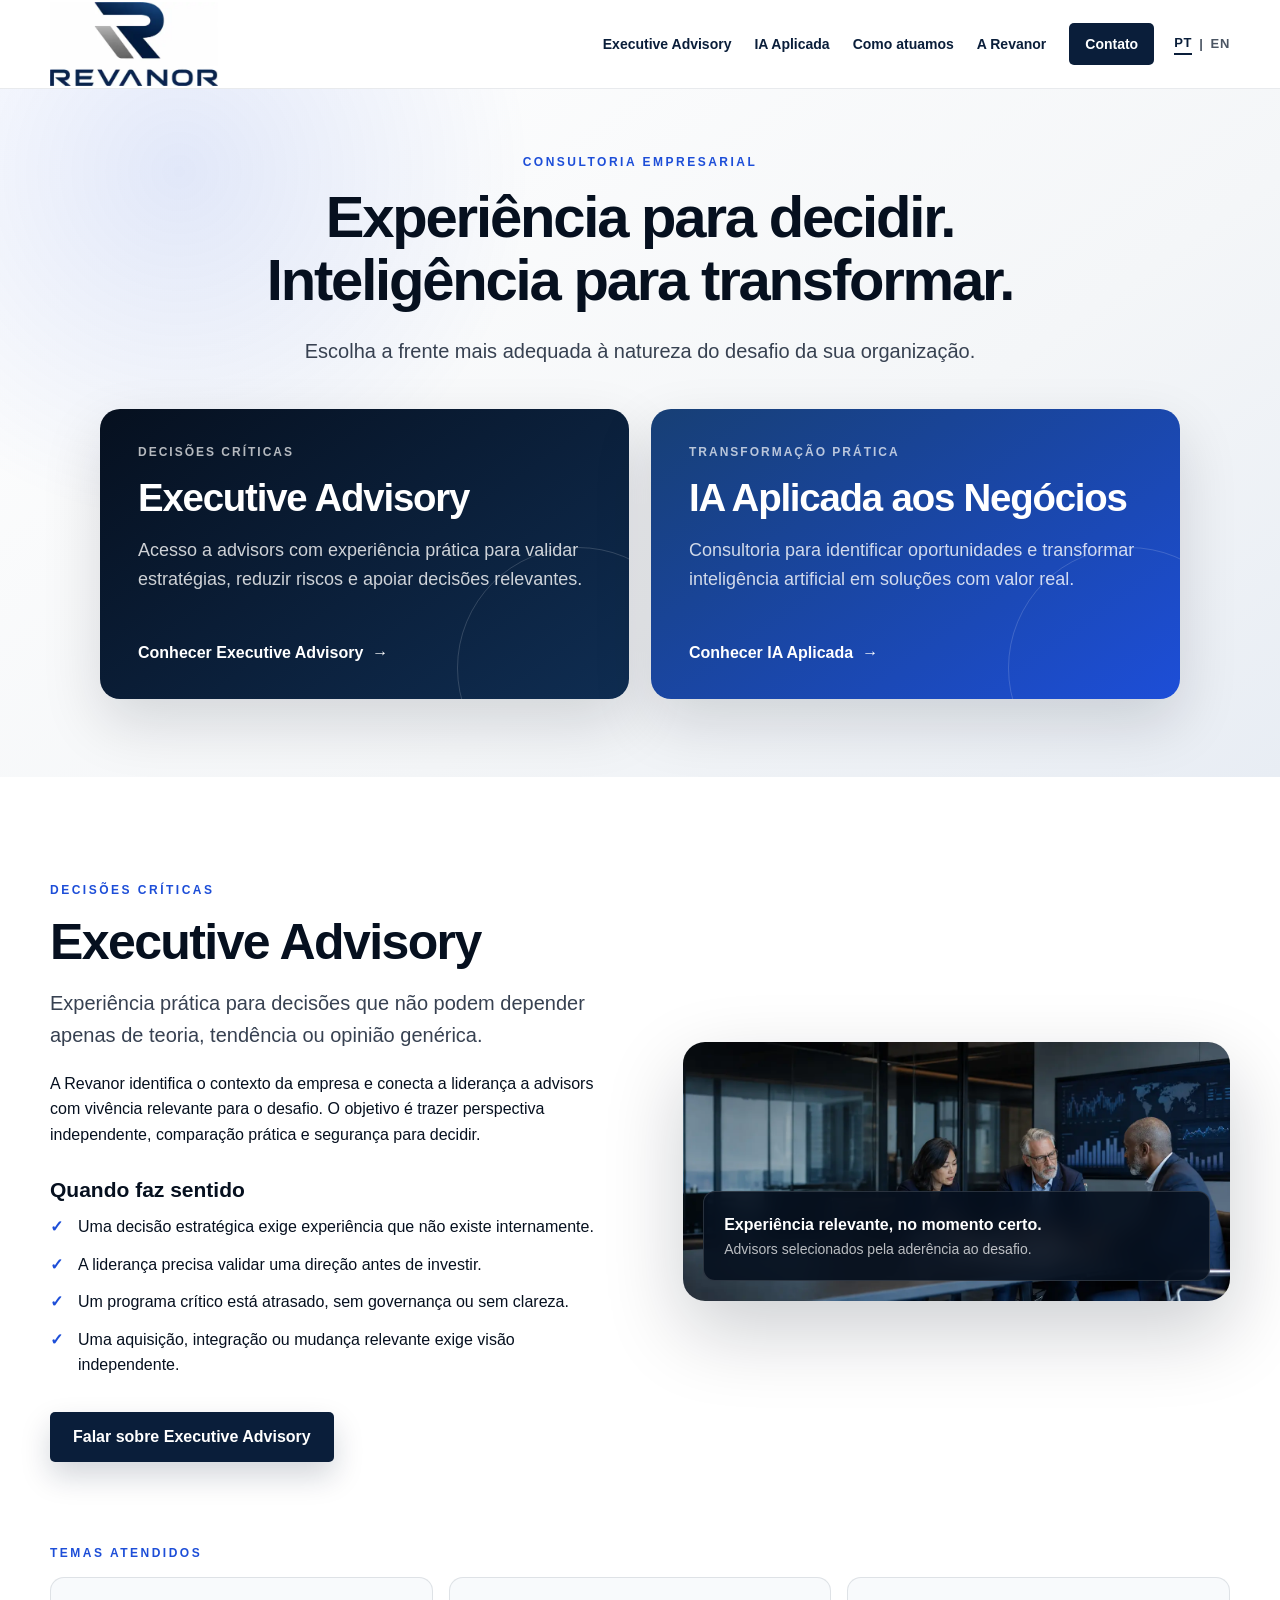
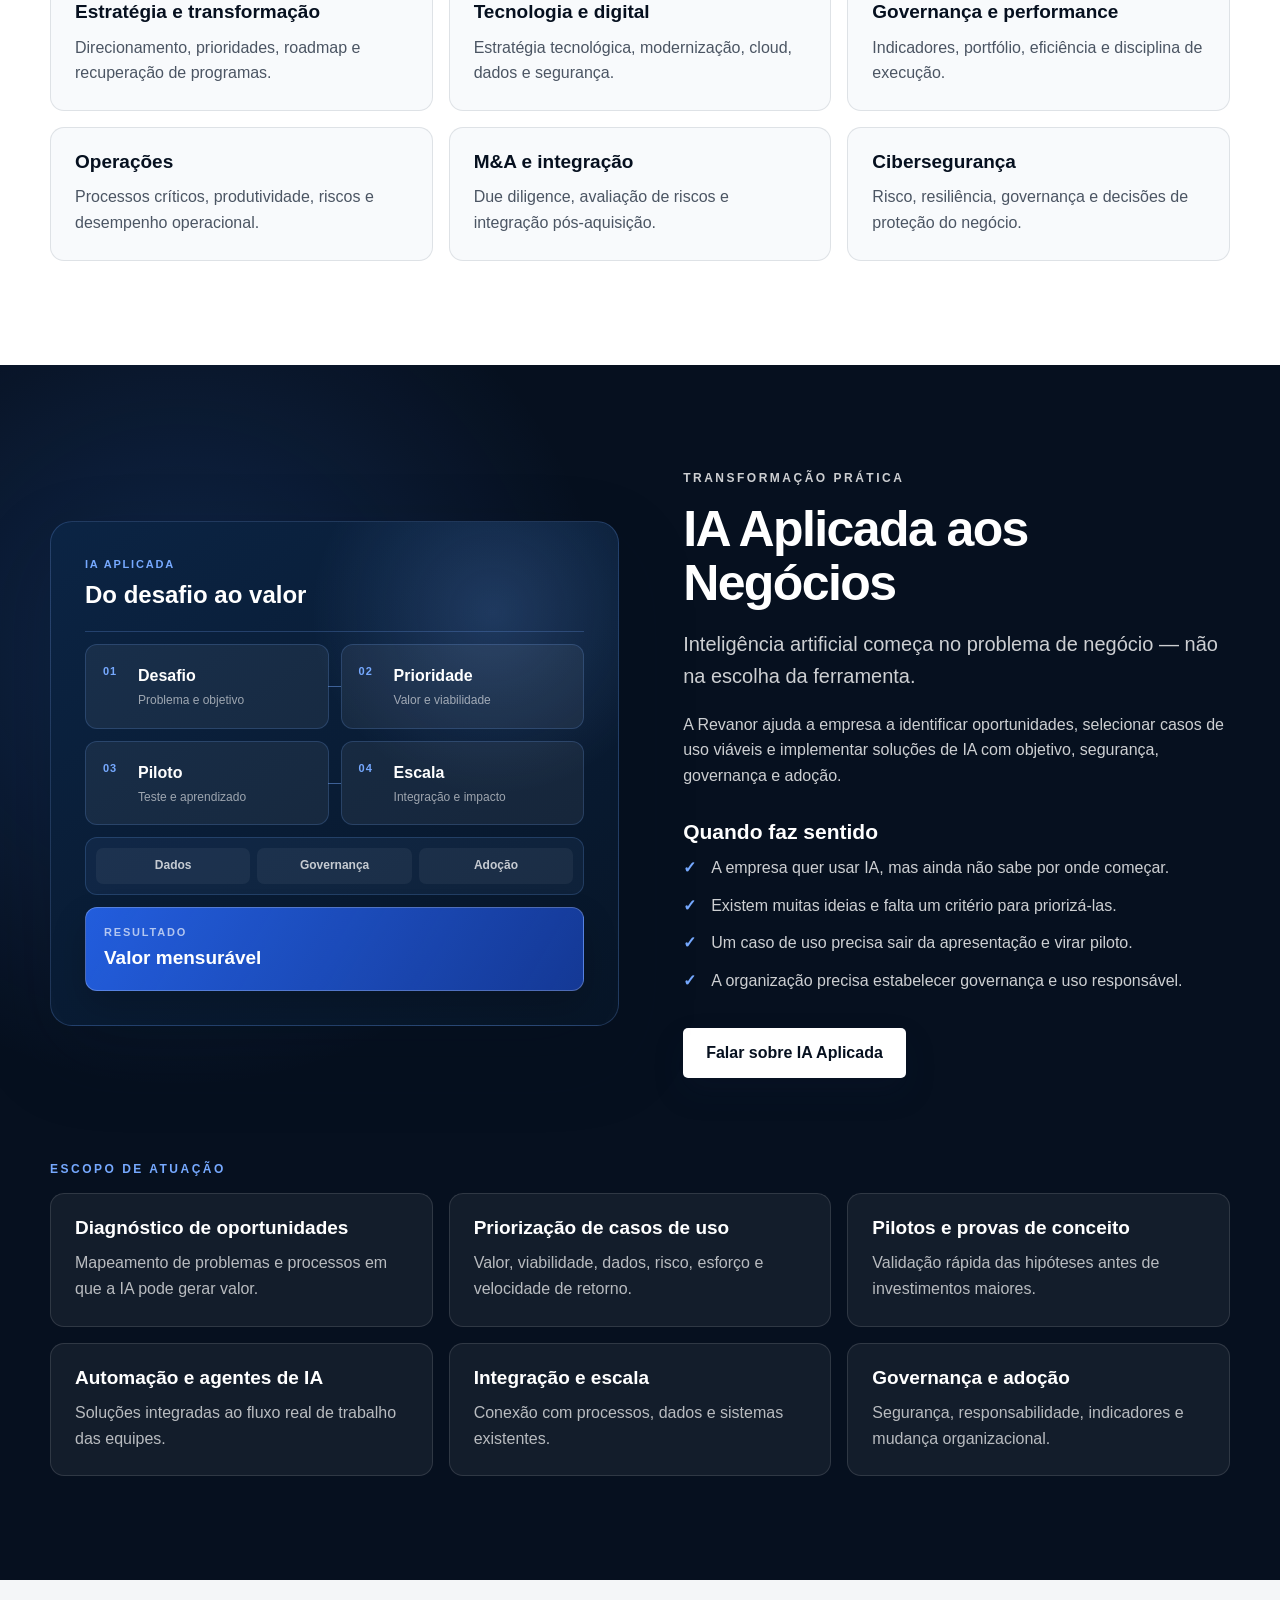
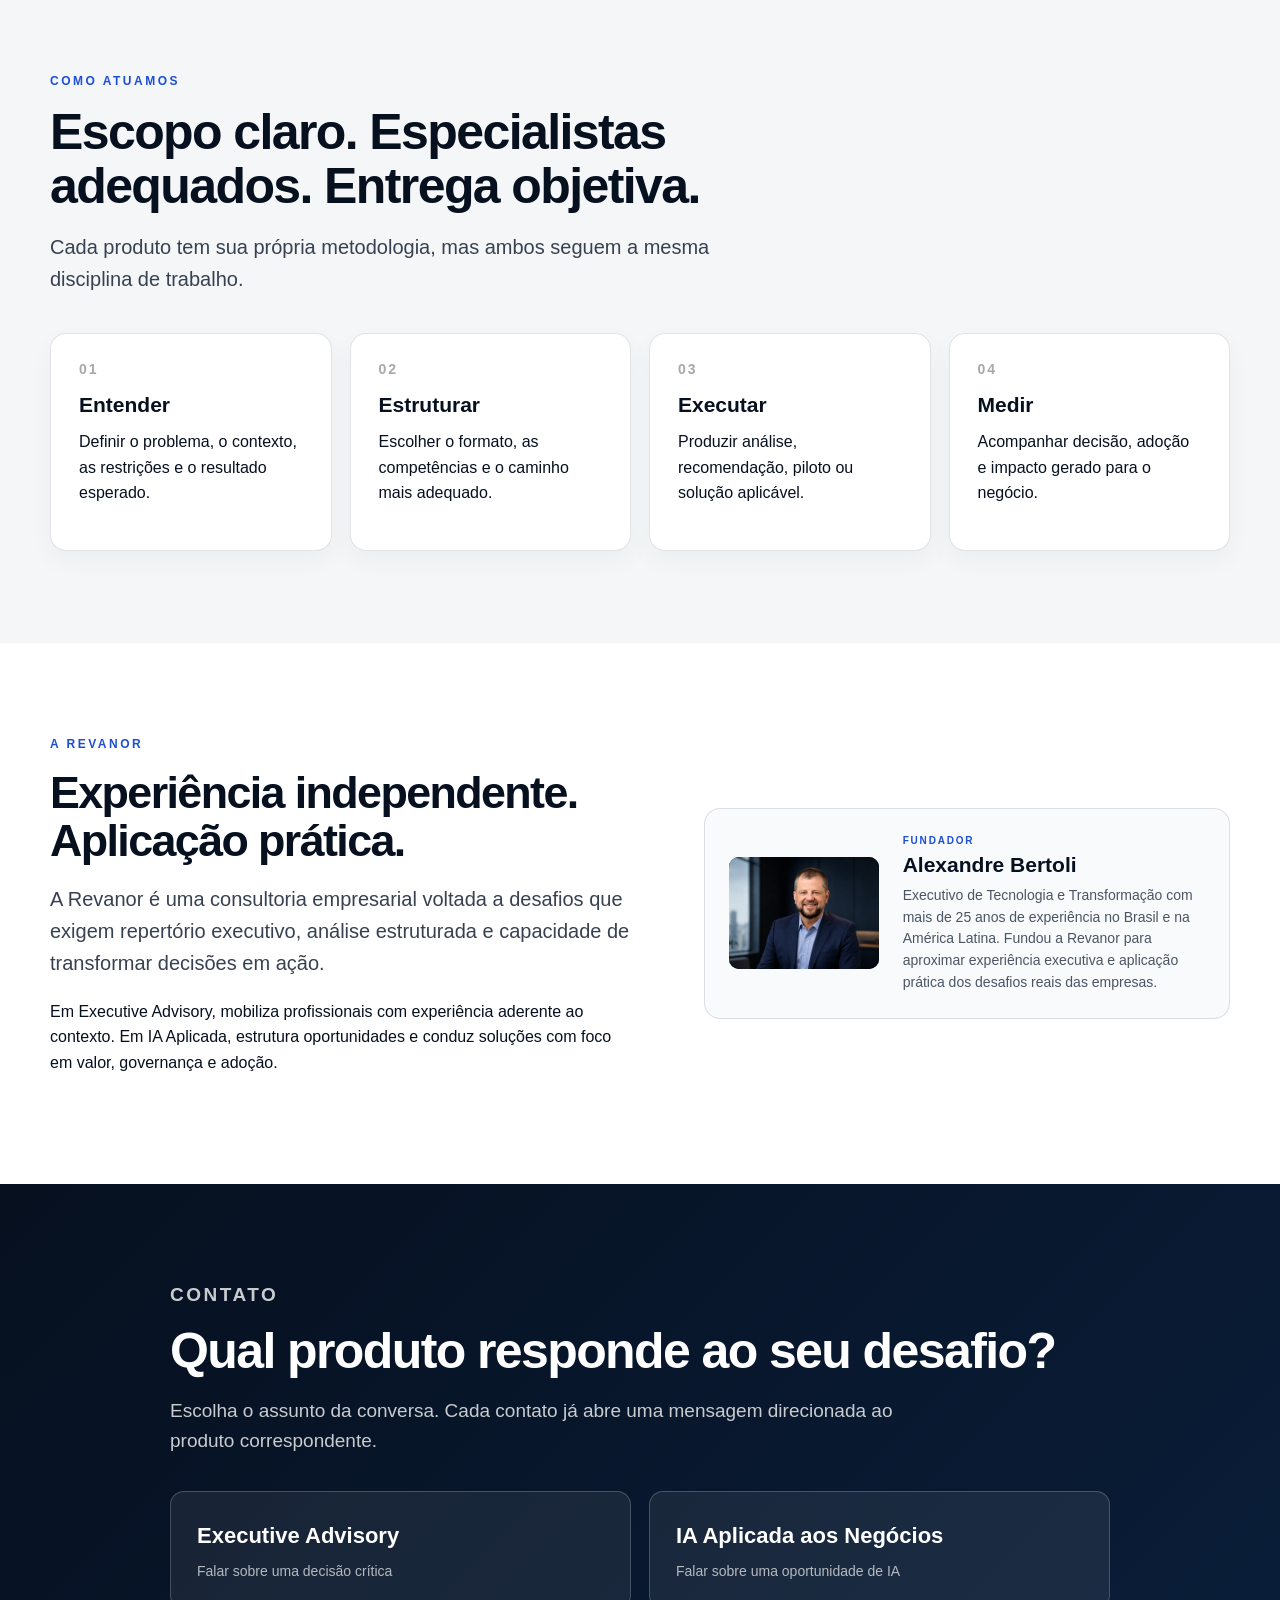
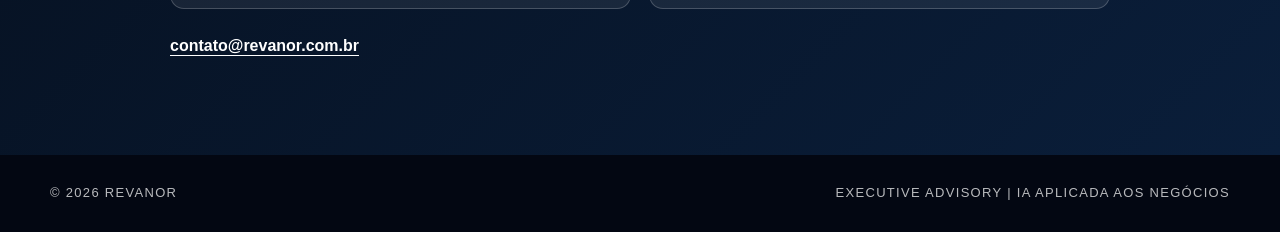
==== index.html @ 882619c0 "Add files via upload" ====
<!DOCTYPE html>
<html lang="pt-BR">
<head>
  <meta charset="utf-8">
  <meta name="viewport" content="width=device-width, initial-scale=1">
  <title>Revanor | Executive Advisory e IA Aplicada aos Negócios</title>
  <meta name="description" content="A Revanor oferece Executive Advisory para decisões críticas e consultoria em IA Aplicada aos Negócios para transformar oportunidades em soluções reais.">
  <meta name="theme-color" content="#06101f">

  <link rel="canonical" href="https://revanor.com.br/">
  <link rel="alternate" hreflang="pt-BR" href="https://revanor.com.br/">
  <link rel="alternate" hreflang="en" href="https://revanor.com.br/en/">
  <link rel="alternate" hreflang="x-default" href="https://revanor.com.br/">

  <meta property="og:type" content="website">
  <meta property="og:site_name" content="Revanor">
  <meta property="og:locale" content="pt_BR">
  <meta property="og:locale:alternate" content="en_US">
  <meta property="og:title" content="Revanor | Consultoria empresarial">
  <meta property="og:description" content="Executive Advisory para decisões críticas e IA Aplicada aos Negócios para transformar oportunidades em soluções reais.">
  <meta property="og:url" content="https://revanor.com.br/">
  <meta property="og:image" content="https://revanor.com.br/assets/og-revanor.jpg">
  <meta property="og:image:width" content="1200">
  <meta property="og:image:height" content="630">
  <meta property="og:image:alt" content="Revanor — Executive Advisory e IA Aplicada aos Negócios">
  <meta name="twitter:card" content="summary_large_image">
  <meta name="twitter:title" content="Revanor | Executive Advisory e IA Aplicada">
  <meta name="twitter:description" content="Executive Advisory e IA Aplicada aos Negócios para desafios empresariais distintos.">
  <meta name="twitter:image" content="https://revanor.com.br/assets/og-revanor.jpg">

  <link rel="icon" type="image/png" href="/assets/favicon.png">
  <link rel="apple-touch-icon" href="/assets/favicon.png">
  <link rel="stylesheet" href="/assets/styles.css?v=3.2">
  <script>document.documentElement.classList.add("js");</script>
  <script src="/assets/site.js?v=3.2" defer></script>

  <script type="application/ld+json">
  {
    "@context": "https://schema.org",
    "@type": "ProfessionalService",
    "name": "Revanor",
    "url": "https://revanor.com.br/",
    "logo": "https://revanor.com.br/assets/logo-revanor.webp",
    "description": "Consultoria empresarial em Executive Advisory e IA Aplicada aos Negócios.",
    "email": "contato@revanor.com.br",
    "areaServed": ["Brasil", "América Latina"],
    "hasOfferCatalog": {
      "@type": "OfferCatalog",
      "name": "Produtos Revanor",
      "itemListElement": [
        {"@type": "Offer", "itemOffered": {"@type": "Service", "name": "Executive Advisory"}},
        {"@type": "Offer", "itemOffered": {"@type": "Service", "name": "IA Aplicada aos Negócios"}}
      ]
    },
    "founder": {
      "@type": "Person",
      "name": "Alexandre Bertoli",
      "jobTitle": "Fundador"
    }
  }
  </script>
</head>
<body>
  <a class="skip-link" href="#conteudo">Ir para o conteúdo</a>

  <header class="site-header">
    <div class="container header-inner">
      <a class="brand" href="#inicio" aria-label="Revanor — início">
        <img src="/assets/logo-revanor.webp" width="420" height="209" alt="Revanor">
      </a>

      <div class="nav-area">
        <nav class="nav-menu" id="menu-principal" data-menu aria-label="Navegação principal">
          <a href="#advisory">Executive Advisory</a>
          <a href="#applied-ai">IA Aplicada</a>
          <a href="#method">Como atuamos</a>
          <a href="#revanor">A Revanor</a>
          <a class="nav-cta" href="#contact">Contato</a>
        </nav>

        <div class="language-switch" role="group" aria-label="Selecionar idioma">
          <a href="/" lang="pt-BR" hreflang="pt-BR" aria-label="Português" aria-current="page">PT</a>
          <span aria-hidden="true">|</span>
          <a href="/en/" lang="en" hreflang="en" aria-label="English" data-language-link>EN</a>
        </div>

        <button class="menu-toggle" type="button" aria-label="Abrir menu" aria-controls="menu-principal" aria-expanded="false" data-menu-toggle>
          <span class="menu-toggle-lines" aria-hidden="true"></span>
        </button>
      </div>
    </div>
  </header>

  <main id="conteudo">
    <section class="hero-products" id="inicio">
      <div class="container">
        <div class="hero-intro">
          <p class="eyebrow">Consultoria empresarial</p>
          <h1>Experiência para decidir.<br>Inteligência para transformar.</h1>
          <p class="lead">Escolha a frente mais adequada à natureza do desafio da sua organização.</p>
        </div>

        <section class="product-selector" aria-label="Produtos Revanor">
          <article class="product-choice product-choice-advisory">
            <p class="product-kicker">Decisões críticas</p>
            <h2>Executive Advisory</h2>
            <p>Acesso a advisors com experiência prática para validar estratégias, reduzir riscos e apoiar decisões relevantes.</p>
            <a class="product-link" href="#advisory">Conhecer Executive Advisory <span aria-hidden="true">→</span></a>
          </article>

          <article class="product-choice product-choice-ai">
            <p class="product-kicker">Transformação prática</p>
            <h2>IA Aplicada aos Negócios</h2>
            <p>Consultoria para identificar oportunidades e transformar inteligência artificial em soluções com valor real.</p>
            <a class="product-link" href="#applied-ai">Conhecer IA Aplicada <span aria-hidden="true">→</span></a>
          </article>
        </section>
      </div>
    </section>

    <section class="product-detail product-advisory" id="advisory">
      <div class="container product-detail-grid">
        <div class="product-copy">
          <p class="eyebrow">Decisões críticas</p>
          <h2>Executive Advisory</h2>
          <p class="lead">Experiência prática para decisões que não podem depender apenas de teoria, tendência ou opinião genérica.</p>
          <p>A Revanor identifica o contexto da empresa e conecta a liderança a advisors com vivência relevante para o desafio. O objetivo é trazer perspectiva independente, comparação prática e segurança para decidir.</p>

          <h3>Quando faz sentido</h3>
          <ul class="check-list">
            <li>Uma decisão estratégica exige experiência que não existe internamente.</li>
            <li>A liderança precisa validar uma direção antes de investir.</li>
            <li>Um programa crítico está atrasado, sem governança ou sem clareza.</li>
            <li>Uma aquisição, integração ou mudança relevante exige visão independente.</li>
          </ul>

          <a class="btn primary" href="mailto:contato@revanor.com.br?subject=Executive%20Advisory&amp;body=Ol%C3%A1%2C%0A%0AGostaria%20de%20conversar%20sobre%20Executive%20Advisory.%0A%0AO%20desafio%20%C3%A9%3A%0A%0A">Falar sobre Executive Advisory</a>
        </div>

        <div class="product-visual advisory-visual">
          <img src="/assets/advisors-ai-1400.webp" width="1400" height="662" alt="Advisors em uma sessão executiva de análise" loading="lazy">
          <div class="visual-caption">
            <strong>Experiência relevante, no momento certo.</strong>
            <span>Advisors selecionados pela aderência ao desafio.</span>
          </div>
        </div>
      </div>

      <div class="container topic-block">
        <p class="eyebrow">Temas atendidos</p>
        <div class="topic-grid">
          <article class="topic-card"><h3>Estratégia e transformação</h3><p>Direcionamento, prioridades, roadmap e recuperação de programas.</p></article>
          <article class="topic-card"><h3>Tecnologia e digital</h3><p>Estratégia tecnológica, modernização, cloud, dados e segurança.</p></article>
          <article class="topic-card"><h3>Governança e performance</h3><p>Indicadores, portfólio, eficiência e disciplina de execução.</p></article>
          <article class="topic-card"><h3>Operações</h3><p>Processos críticos, produtividade, riscos e desempenho operacional.</p></article>
          <article class="topic-card"><h3>M&amp;A e integração</h3><p>Due diligence, avaliação de riscos e integração pós-aquisição.</p></article>
          <article class="topic-card"><h3>Cibersegurança</h3><p>Risco, resiliência, governança e decisões de proteção do negócio.</p></article>
        </div>
      </div>
    </section>

    <section class="product-detail product-ai" id="applied-ai">
      <div class="container product-detail-grid product-detail-grid-reverse">
        <div class="product-copy">
          <p class="eyebrow">Transformação prática</p>
          <h2>IA Aplicada aos Negócios</h2>
          <p class="lead">Inteligência artificial começa no problema de negócio — não na escolha da ferramenta.</p>
          <p>A Revanor ajuda a empresa a identificar oportunidades, selecionar casos de uso viáveis e implementar soluções de IA com objetivo, segurança, governança e adoção.</p>

          <h3>Quando faz sentido</h3>
          <ul class="check-list">
            <li>A empresa quer usar IA, mas ainda não sabe por onde começar.</li>
            <li>Existem muitas ideias e falta um critério para priorizá-las.</li>
            <li>Um caso de uso precisa sair da apresentação e virar piloto.</li>
            <li>A organização precisa estabelecer governança e uso responsável.</li>
          </ul>

          <a class="btn primary" href="mailto:contato@revanor.com.br?subject=IA%20Aplicada%20aos%20Neg%C3%B3cios&amp;body=Ol%C3%A1%2C%0A%0AGostaria%20de%20conversar%20sobre%20IA%20Aplicada%20aos%20Neg%C3%B3cios.%0A%0AO%20desafio%20%C3%A9%3A%0A%0A">Falar sobre IA Aplicada</a>
        </div>

        <div class="product-visual ai-visual" role="img" aria-label="Percurso da IA aplicada: do desafio empresarial ao valor mensurável, com dados, governança e adoção">
          <div class="ai-flow" aria-hidden="true">
            <div class="ai-flow-head">
              <span>IA aplicada</span>
              <strong>Do desafio ao valor</strong>
            </div>
            <div class="ai-stage ai-stage-one"><span>01</span><strong>Desafio</strong><small>Problema e objetivo</small></div>
            <div class="ai-stage ai-stage-two"><span>02</span><strong>Prioridade</strong><small>Valor e viabilidade</small></div>
            <div class="ai-stage ai-stage-three"><span>03</span><strong>Piloto</strong><small>Teste e aprendizado</small></div>
            <div class="ai-stage ai-stage-four"><span>04</span><strong>Escala</strong><small>Integração e impacto</small></div>
            <div class="ai-foundations">
              <span>Dados</span><span>Governança</span><span>Adoção</span>
            </div>
            <div class="ai-outcome"><small>Resultado</small><strong>Valor mensurável</strong></div>
          </div>
        </div>
      </div>

      <div class="container topic-block">
        <p class="eyebrow">Escopo de atuação</p>
        <div class="topic-grid">
          <article class="topic-card"><h3>Diagnóstico de oportunidades</h3><p>Mapeamento de problemas e processos em que a IA pode gerar valor.</p></article>
          <article class="topic-card"><h3>Priorização de casos de uso</h3><p>Valor, viabilidade, dados, risco, esforço e velocidade de retorno.</p></article>
          <article class="topic-card"><h3>Pilotos e provas de conceito</h3><p>Validação rápida das hipóteses antes de investimentos maiores.</p></article>
          <article class="topic-card"><h3>Automação e agentes de IA</h3><p>Soluções integradas ao fluxo real de trabalho das equipes.</p></article>
          <article class="topic-card"><h3>Integração e escala</h3><p>Conexão com processos, dados e sistemas existentes.</p></article>
          <article class="topic-card"><h3>Governança e adoção</h3><p>Segurança, responsabilidade, indicadores e mudança organizacional.</p></article>
        </div>
      </div>
    </section>

    <section class="section method" id="method">
      <div class="container">
        <div class="section-heading">
          <p class="eyebrow">Como atuamos</p>
          <h2>Escopo claro. Especialistas adequados. Entrega objetiva.</h2>
          <p class="lead">Cada produto tem sua própria metodologia, mas ambos seguem a mesma disciplina de trabalho.</p>
        </div>

        <div class="steps">
          <article class="card"><span class="step-number">01</span><h3>Entender</h3><p>Definir o problema, o contexto, as restrições e o resultado esperado.</p></article>
          <article class="card"><span class="step-number">02</span><h3>Estruturar</h3><p>Escolher o formato, as competências e o caminho mais adequado.</p></article>
          <article class="card"><span class="step-number">03</span><h3>Executar</h3><p>Produzir análise, recomendação, piloto ou solução aplicável.</p></article>
          <article class="card"><span class="step-number">04</span><h3>Medir</h3><p>Acompanhar decisão, adoção e impacto gerado para o negócio.</p></article>
        </div>
      </div>
    </section>

    <section class="section company" id="revanor">
      <div class="container company-grid">
        <div class="company-copy">
          <p class="eyebrow">A Revanor</p>
          <h2>Experiência independente. Aplicação prática.</h2>
          <p class="lead">A Revanor é uma consultoria empresarial voltada a desafios que exigem repertório executivo, análise estruturada e capacidade de transformar decisões em ação.</p>
          <p>Em Executive Advisory, mobiliza profissionais com experiência aderente ao contexto. Em IA Aplicada, estrutura oportunidades e conduz soluções com foco em valor, governança e adoção.</p>
        </div>
        <aside class="founder-card" aria-label="Fundador da Revanor">
          <picture class="founder-photo">
            <source media="(max-width: 760px)" srcset="/assets/alexandre-bertoli-720.webp">
            <img src="/assets/alexandre-bertoli-1200.webp" width="1200" height="900" alt="Alexandre Bertoli, fundador da Revanor" loading="lazy">
          </picture>
          <div>
            <p class="founder-label">Fundador</p>
            <h3>Alexandre Bertoli</h3>
            <p>Executivo de Tecnologia e Transformação com mais de 25 anos de experiência no Brasil e na América Latina. Fundou a Revanor para aproximar experiência executiva e aplicação prática dos desafios reais das empresas.</p>
          </div>
        </aside>
        </div>
      </div>
    </section>

    <section class="contact" id="contact">
      <div class="container contact-box">
        <p class="eyebrow">Contato</p>
        <h2>Qual produto responde ao seu desafio?</h2>
        <p>Escolha o assunto da conversa. Cada contato já abre uma mensagem direcionada ao produto correspondente.</p>

        <div class="contact-product-grid">
          <a class="contact-product" href="mailto:contato@revanor.com.br?subject=Executive%20Advisory&amp;body=Ol%C3%A1%2C%0A%0AGostaria%20de%20conversar%20sobre%20Executive%20Advisory.%0A%0AO%20desafio%20%C3%A9%3A%0A%0A">
            <strong>Executive Advisory</strong>
            <small>Falar sobre uma decisão crítica</small>
          </a>
          <a class="contact-product" href="mailto:contato@revanor.com.br?subject=IA%20Aplicada%20aos%20Neg%C3%B3cios&amp;body=Ol%C3%A1%2C%0A%0AGostaria%20de%20conversar%20sobre%20IA%20Aplicada%20aos%20Neg%C3%B3cios.%0A%0AO%20desafio%20%C3%A9%3A%0A%0A">
            <strong>IA Aplicada aos Negócios</strong>
            <small>Falar sobre uma oportunidade de IA</small>
          </a>
        </div>

        <a class="contact-email" href="mailto:contato@revanor.com.br">contato@revanor.com.br</a>
      </div>
    </section>
  </main>

  <footer>
    <div class="container footer-content">
      <span>© <span data-year>2026</span> Revanor</span>
      <span>Executive Advisory | IA Aplicada aos Negócios</span>
    </div>
  </footer>
</body>
</html>
---- assets/styles.css ----
:root {
  --navy-950: #06101f;
  --navy-900: #0a1e3a;
  --navy-800: #0f2d52;
  --blue-600: #1d4ed8;
  --blue-300: #76a9ff;
  --silver: #a6a8ac;
  --gray-50: #f8fafc;
  --gray-100: #f4f6f8;
  --gray-200: #e5e7eb;
  --gray-300: #d1d5db;
  --gray-600: #4b5563;
  --gray-700: #374151;
  --white: #ffffff;
  --max: 1180px;
  --header-height: 88px;
}

* {
  box-sizing: border-box;
}

html {
  scroll-behavior: smooth;
  scroll-padding-top: calc(var(--header-height) + 18px);
}

body {
  margin: 0;
  color: var(--navy-950);
  background: var(--white);
  font-family: Arial, Helvetica, sans-serif;
  line-height: 1.6;
  -webkit-font-smoothing: antialiased;
}

body.menu-open {
  overflow: hidden;
}

img {
  display: block;
  max-width: 100%;
}

a {
  color: inherit;
}

button,
a {
  -webkit-tap-highlight-color: transparent;
}

:focus-visible {
  outline: 3px solid var(--blue-600);
  outline-offset: 4px;
}

.skip-link {
  position: fixed;
  z-index: 100;
  top: 12px;
  left: 12px;
  padding: 10px 14px;
  color: var(--white);
  background: var(--navy-950);
  border-radius: 5px;
  transform: translateY(-150%);
  transition: transform 0.2s ease;
}

.skip-link:focus {
  transform: translateY(0);
}

.container {
  width: min(var(--max), calc(100% - 40px));
  margin: 0 auto;
}

.site-header {
  position: sticky;
  z-index: 40;
  top: 0;
  background: rgba(255, 255, 255, 0.96);
  border-bottom: 1px solid rgba(10, 30, 58, 0.09);
  backdrop-filter: blur(14px);
}

.header-inner {
  min-height: var(--header-height);
  display: flex;
  align-items: center;
  justify-content: space-between;
  gap: 24px;
}

.brand {
  display: inline-flex;
  align-items: center;
  flex: 0 0 auto;
}

.brand img {
  width: 168px;
  height: auto;
}

.nav-area,
.nav-menu,
.language-switch {
  display: flex;
  align-items: center;
}

.nav-area {
  gap: 20px;
}

.nav-menu {
  gap: 23px;
}

.nav-menu a {
  color: var(--navy-900);
  font-size: 14px;
  font-weight: 700;
  text-decoration: none;
}

.nav-menu a:hover,
.nav-menu a[aria-current="location"] {
  color: var(--blue-600);
}

.nav-menu .nav-cta {
  padding: 10px 16px;
  color: var(--white);
  background: var(--navy-900);
  border-radius: 5px;
}

.nav-menu .nav-cta:hover,
.nav-menu .nav-cta[aria-current="location"] {
  color: var(--white);
  background: var(--navy-800);
}

.language-switch {
  gap: 7px;
  color: var(--gray-600);
  font-size: 13px;
  font-weight: 800;
  letter-spacing: 0.7px;
  white-space: nowrap;
}

.language-switch a {
  color: var(--gray-600);
  text-decoration: none;
}

.language-switch a[aria-current="page"] {
  color: var(--navy-900);
  border-bottom: 2px solid var(--navy-900);
}

.menu-toggle {
  display: none;
  width: 46px;
  height: 46px;
  align-items: center;
  justify-content: center;
  padding: 0;
  color: var(--navy-900);
  background: var(--white);
  border: 1px solid var(--gray-300);
  border-radius: 6px;
  cursor: pointer;
}

.menu-toggle-lines,
.menu-toggle-lines::before,
.menu-toggle-lines::after {
  display: block;
  width: 21px;
  height: 2px;
  background: currentColor;
  border-radius: 99px;
  transition: transform 0.2s ease, opacity 0.2s ease;
}

.menu-toggle-lines {
  position: relative;
}

.menu-toggle-lines::before,
.menu-toggle-lines::after {
  position: absolute;
  left: 0;
  content: "";
}

.menu-toggle-lines::before {
  top: -7px;
}

.menu-toggle-lines::after {
  top: 7px;
}

.menu-toggle[aria-expanded="true"] .menu-toggle-lines {
  background: transparent;
}

.menu-toggle[aria-expanded="true"] .menu-toggle-lines::before {
  transform: translateY(7px) rotate(45deg);
}

.menu-toggle[aria-expanded="true"] .menu-toggle-lines::after {
  transform: translateY(-7px) rotate(-45deg);
}

.hero {
  padding: 82px 0 76px;
  overflow: hidden;
  background:
    radial-gradient(circle at 84% 20%, rgba(29, 78, 216, 0.16), transparent 32%),
    linear-gradient(135deg, #ffffff 0%, #f4f6f8 58%, #e9edf3 100%);
}

.hero-grid {
  display: grid;
  grid-template-columns: 1.02fr 0.98fr;
  gap: 58px;
  align-items: center;
}

.eyebrow {
  margin: 0 0 14px;
  color: var(--blue-600);
  font-size: 12px;
  font-weight: 900;
  letter-spacing: 2.5px;
  text-transform: uppercase;
}

h1,
h2,
h3 {
  margin-top: 0;
  line-height: 1.08;
}

h1 {
  margin-bottom: 24px;
  color: var(--navy-950);
  font-size: clamp(43px, 5.6vw, 72px);
  letter-spacing: -2.7px;
}

h2 {
  margin-bottom: 18px;
  font-size: clamp(32px, 4vw, 50px);
  letter-spacing: -1.6px;
}

h3 {
  margin-bottom: 12px;
  font-size: 21px;
}

p {
  margin-top: 0;
}

.lead {
  max-width: 720px;
  color: var(--gray-700);
  font-size: 20px;
}

.hero-actions,
.contact-actions {
  display: flex;
  flex-wrap: wrap;
  gap: 14px;
  margin-top: 32px;
}

.btn {
  min-height: 50px;
  display: inline-flex;
  align-items: center;
  justify-content: center;
  padding: 0 22px;
  border: 1px solid transparent;
  border-radius: 5px;
  font-weight: 800;
  text-align: center;
  text-decoration: none;
  transition: transform 0.2s ease, background-color 0.2s ease;
}

.btn:hover {
  transform: translateY(-2px);
}

.btn.primary {
  color: var(--white);
  background: var(--navy-900);
  box-shadow: 0 14px 30px rgba(10, 30, 58, 0.18);
}

.btn.primary:hover {
  background: var(--navy-800);
}

.btn.secondary {
  color: var(--navy-900);
  background: var(--white);
  border-color: var(--gray-300);
}

.hero-photo {
  position: relative;
}

.photo-card,
.advisor-photo {
  overflow: hidden;
  background: var(--navy-950);
  border-radius: 22px;
  box-shadow: 0 30px 80px rgba(7, 16, 31, 0.2);
}

.photo-card {
  border: 1px solid rgba(255, 255, 255, 0.85);
}

.photo-card img {
  width: 100%;
  aspect-ratio: 4 / 3;
  object-fit: cover;
}

.hero-badge {
  position: absolute;
  bottom: 32px;
  left: -24px;
  max-width: 300px;
  padding: 22px;
  color: var(--white);
  background: linear-gradient(135deg, rgba(6, 16, 31, 0.97), rgba(13, 43, 82, 0.97));
  border: 1px solid rgba(255, 255, 255, 0.16);
  border-radius: 16px;
  box-shadow: 0 22px 60px rgba(7, 16, 31, 0.28);
}

.hero-badge strong {
  display: block;
  margin-bottom: 6px;
  font-size: 22px;
  line-height: 1.1;
}

.hero-badge span {
  display: block;
  color: rgba(255, 255, 255, 0.75);
  font-size: 14px;
}

.metrics {
  padding: 32px 0;
  background: var(--white);
  border-top: 1px solid rgba(10, 30, 58, 0.08);
  border-bottom: 1px solid rgba(10, 30, 58, 0.08);
}

.metrics-grid {
  display: grid;
  grid-template-columns: repeat(4, 1fr);
  gap: 18px;
}

.metric strong {
  display: block;
  color: var(--navy-900);
  font-size: 30px;
  line-height: 1;
  letter-spacing: -1px;
}

.metric span {
  color: var(--gray-600);
  font-size: 14px;
}

.statement {
  padding: 76px 0;
  color: var(--white);
  background: var(--navy-950);
}

.statement p {
  max-width: 900px;
  color: rgba(255, 255, 255, 0.78);
  font-size: 20px;
}

.section {
  padding: 92px 0;
}

.section-heading {
  max-width: 780px;
  margin-bottom: 38px;
}

.steps,
.service-grid,
.result-grid,
.engagement-grid {
  display: grid;
  gap: 18px;
}

.steps {
  grid-template-columns: repeat(4, 1fr);
}

.service-grid,
.result-grid,
.engagement-grid {
  grid-template-columns: repeat(3, 1fr);
}

.card {
  padding: 28px;
  background: var(--white);
  border: 1px solid rgba(10, 30, 58, 0.12);
  border-radius: 16px;
  box-shadow: 0 10px 26px rgba(7, 16, 31, 0.04);
}

.step-number,
.result-number {
  display: block;
  margin-bottom: 18px;
  font-weight: 900;
  line-height: 1;
}

.step-number {
  color: var(--silver);
  font-size: 14px;
  letter-spacing: 2px;
}

.result-number {
  color: var(--blue-600);
  font-size: 35px;
  letter-spacing: -1px;
}

.dark {
  color: var(--white);
  background:
    radial-gradient(circle at 85% 18%, rgba(59, 130, 246, 0.18), transparent 34%),
    var(--navy-950);
}

.dark .eyebrow {
  color: var(--blue-300);
}

.dark .card {
  background: rgba(255, 255, 255, 0.055);
  border-color: rgba(255, 255, 255, 0.12);
  box-shadow: none;
}

.dark p,
.dark li {
  color: rgba(255, 255, 255, 0.76);
}

.advisor {
  background: var(--gray-100);
}

.advisor-grid {
  display: grid;
  grid-template-columns: 0.9fr 1.1fr;
  gap: 54px;
  align-items: center;
}

.advisor-photo img {
  width: 100%;
  aspect-ratio: 4 / 4.6;
  object-fit: cover;
}

.focus-card {
  margin-top: 26px;
}

.focus-card ul {
  margin: 0;
  padding-left: 20px;
  columns: 2;
  column-gap: 36px;
}

.focus-card li {
  margin: 10px 0;
}

.result-context {
  margin-top: 22px;
  color: var(--gray-600);
  font-size: 14px;
}

.engagements {
  background: var(--gray-50);
  border-top: 1px solid var(--gray-200);
}

.engagement-grid .card {
  box-shadow: none;
}

.contact {
  padding: 96px 0;
  color: var(--white);
  background: linear-gradient(135deg, var(--navy-950), var(--navy-900));
}

.contact-box {
  max-width: 940px;
}

.contact p {
  max-width: 780px;
  color: rgba(255, 255, 255, 0.78);
  font-size: 19px;
}

.contact .btn.primary {
  color: var(--navy-950);
  background: var(--white);
}

.contact .btn.secondary {
  color: var(--white);
  background: transparent;
  border-color: rgba(255, 255, 255, 0.45);
}

.contact-email {
  display: inline-block;
  margin-top: 24px;
  color: var(--white);
  font-weight: 800;
  text-underline-offset: 4px;
}

footer {
  padding: 28px 0;
  color: rgba(255, 255, 255, 0.72);
  background: #030712;
}

.footer-content {
  display: flex;
  justify-content: space-between;
  gap: 16px;
  font-size: 13px;
  letter-spacing: 1.3px;
  text-transform: uppercase;
}

@media (max-width: 1060px) {
  .js .menu-toggle {
    display: inline-flex;
  }

  .header-inner {
    position: relative;
  }

  .nav-area {
    margin-left: auto;
  }

  .js .nav-menu {
    position: fixed;
    z-index: 39;
    top: var(--header-height);
    right: 0;
    left: 0;
    min-height: calc(100vh - var(--header-height));
    display: none;
    align-items: stretch;
    flex-direction: column;
    gap: 0;
    padding: 24px 20px 40px;
    background: rgba(255, 255, 255, 0.99);
    border-top: 1px solid var(--gray-200);
  }

  .js .nav-menu.is-open {
    display: flex;
  }

  .nav-menu a {
    padding: 15px 4px;
    font-size: 18px;
    border-bottom: 1px solid var(--gray-200);
  }

  .nav-menu .nav-cta {
    margin-top: 18px;
    padding: 14px 16px;
    text-align: center;
    border-bottom: 0;
  }
}

@media (max-width: 960px) {
  .hero-grid,
  .advisor-grid {
    grid-template-columns: 1fr;
  }

  .hero-badge {
    bottom: 18px;
    left: 18px;
  }

  .steps,
  .service-grid,
  .result-grid,
  .engagement-grid,
  .metrics-grid {
    grid-template-columns: 1fr 1fr;
  }

  .focus-card ul {
    columns: 1;
  }
}

@media (max-width: 640px) {
  :root {
    --header-height: 76px;
  }

  .container {
    width: min(100% - 28px, var(--max));
  }

  .brand img {
    width: 136px;
  }

  .nav-area {
    gap: 10px;
  }

  .language-switch {
    font-size: 12px;
  }

  .hero {
    padding: 58px 0 58px;
  }

  h1 {
    font-size: 42px;
    letter-spacing: -1.6px;
  }

  .lead {
    font-size: 18px;
  }

  .hero-actions,
  .contact-actions {
    align-items: stretch;
    flex-direction: column;
  }

  .btn {
    width: 100%;
  }

  .steps,
  .service-grid,
  .result-grid,
  .engagement-grid,
  .metrics-grid {
    grid-template-columns: 1fr;
  }

  .hero-badge {
    position: static;
    max-width: none;
    margin-top: 14px;
  }

  .section {
    padding: 72px 0;
  }

  .footer-content {
    flex-direction: column;
  }
}

@media (prefers-reduced-motion: reduce) {
  html {
    scroll-behavior: auto;
  }

  *,
  *::before,
  *::after {
    scroll-behavior: auto !important;
    transition-duration: 0.01ms !important;
  }
}

/* Version 3: two independent products */
.hero-products {
  padding: 64px 0 78px;
  background:
    radial-gradient(circle at 14% 12%, rgba(29, 78, 216, 0.12), transparent 28%),
    linear-gradient(145deg, #ffffff 0%, #f4f6f8 62%, #e8edf4 100%);
}

.hero-intro {
  max-width: 860px;
  margin: 0 auto 42px;
  text-align: center;
}

.hero-intro h1 {
  max-width: 820px;
  margin-right: auto;
  margin-left: auto;
  font-size: clamp(42px, 4.6vw, 58px);
  letter-spacing: -2.2px;
}

.hero-intro .lead {
  max-width: 780px;
  margin-right: auto;
  margin-left: auto;
}

.product-selector {
  display: grid;
  grid-template-columns: 1fr 1fr;
  gap: 22px;
  max-width: 1080px;
  margin: 0 auto;
}

.product-choice {
  position: relative;
  min-height: 290px;
  padding: 34px 38px;
  overflow: hidden;
  border-radius: 20px;
  box-shadow: 0 24px 60px rgba(7, 16, 31, 0.14);
}

.product-choice::after {
  position: absolute;
  right: -70px;
  bottom: -90px;
  width: 240px;
  height: 240px;
  content: "";
  border: 1px solid rgba(255, 255, 255, 0.16);
  border-radius: 50%;
}

.product-choice-advisory {
  color: var(--white);
  background: linear-gradient(145deg, var(--navy-950), var(--navy-800));
}

.product-choice-ai {
  color: var(--white);
  background: linear-gradient(145deg, #173f75, #1d4ed8);
}

.product-kicker {
  margin-bottom: 14px;
  color: rgba(255, 255, 255, 0.7);
  font-size: 12px;
  font-weight: 900;
  letter-spacing: 2px;
  text-transform: uppercase;
}

.product-choice h2 {
  margin-bottom: 18px;
  font-size: clamp(30px, 3vw, 42px);
  letter-spacing: -1.2px;
}

.product-choice p:not(.product-kicker) {
  max-width: 480px;
  color: rgba(255, 255, 255, 0.8);
  font-size: 18px;
}

.product-link,
.text-link {
  display: inline-flex;
  gap: 9px;
  align-items: center;
  font-weight: 800;
  text-decoration: none;
}

.product-link {
  position: absolute;
  z-index: 1;
  bottom: 34px;
  left: 38px;
  color: var(--white);
}

.product-link:hover,
.text-link:hover {
  text-decoration: underline;
  text-underline-offset: 5px;
}

.product-detail {
  padding: 104px 0;
}

.product-advisory {
  background: var(--white);
}

.product-ai {
  color: var(--white);
  background:
    radial-gradient(circle at 14% 24%, rgba(59, 130, 246, 0.2), transparent 30%),
    var(--navy-950);
}

.product-detail-grid {
  display: grid;
  grid-template-columns: 1.02fr 0.98fr;
  gap: 64px;
  align-items: center;
}

.product-detail-grid-reverse .product-copy {
  order: 2;
}

.product-detail-grid-reverse .product-visual {
  order: 1;
}

.product-copy .lead {
  max-width: 680px;
}

.product-copy h3 {
  margin-top: 32px;
}

.product-ai .eyebrow {
  color: var(--blue-300);
}

.product-ai .lead,
.product-ai .product-copy > p,
.product-ai .check-list {
  color: rgba(255, 255, 255, 0.8);
}

.check-list {
  margin: 0 0 34px;
  padding: 0;
  list-style: none;
}

.check-list li {
  position: relative;
  margin: 12px 0;
  padding-left: 28px;
}

.check-list li::before {
  position: absolute;
  top: 0;
  left: 0;
  color: var(--blue-600);
  font-weight: 900;
  content: "✓";
}

.product-ai .check-list li::before {
  color: var(--blue-300);
}

.product-ai .btn.primary {
  color: var(--navy-950);
  background: var(--white);
}

.product-visual {
  position: relative;
  min-height: 0;
  overflow: hidden;
  border-radius: 22px;
  box-shadow: 0 30px 80px rgba(7, 16, 31, 0.2);
}

.advisory-visual img {
  width: 100%;
  height: auto;
  aspect-ratio: 1400 / 662;
  object-fit: contain;
}

.visual-caption {
  position: absolute;
  right: 20px;
  bottom: 20px;
  left: 20px;
  padding: 20px;
  color: var(--white);
  background: rgba(6, 16, 31, 0.9);
  border: 1px solid rgba(255, 255, 255, 0.14);
  border-radius: 12px;
  backdrop-filter: blur(10px);
}

.visual-caption strong,
.visual-caption span {
  display: block;
}

.visual-caption span {
  color: rgba(255, 255, 255, 0.72);
  font-size: 14px;
}

.ai-visual {
  min-height: 500px;
  padding: 34px;
  display: flex;
  align-items: stretch;
  background:
    radial-gradient(circle at 78% 18%, rgba(118, 169, 255, 0.2), transparent 30%),
    linear-gradient(145deg, #0b2444, #071527);
  border: 1px solid rgba(118, 169, 255, 0.22);
}

.ai-flow {
  width: 100%;
  display: grid;
  grid-template-columns: 1fr 1fr;
  grid-template-areas:
    "head head"
    "one two"
    "three four"
    "base base"
    "out out";
  gap: 12px;
}

.ai-flow-head {
  grid-area: head;
  padding-bottom: 16px;
  border-bottom: 1px solid rgba(118, 169, 255, 0.24);
}

.ai-flow-head span,
.ai-flow-head strong,
.ai-stage span,
.ai-stage strong,
.ai-stage small,
.ai-outcome small,
.ai-outcome strong {
  display: block;
}

.ai-flow-head span,
.ai-outcome small {
  color: var(--blue-300);
  font-size: 11px;
  font-weight: 900;
  letter-spacing: 1.8px;
  text-transform: uppercase;
}

.ai-flow-head strong {
  margin-top: 3px;
  font-size: 24px;
}

.ai-stage {
  position: relative;
  padding: 18px 18px 17px 52px;
  background: rgba(255, 255, 255, 0.06);
  border: 1px solid rgba(118, 169, 255, 0.2);
  border-radius: 12px;
}

.ai-stage::after {
  position: absolute;
  z-index: 2;
  right: -13px;
  top: 50%;
  width: 13px;
  height: 1px;
  content: "";
  background: rgba(118, 169, 255, 0.48);
}

.ai-stage-two::after,
.ai-stage-four::after {
  display: none;
}

.ai-stage-one { grid-area: one; }
.ai-stage-two { grid-area: two; }
.ai-stage-three { grid-area: three; }
.ai-stage-four { grid-area: four; }

.ai-stage span {
  position: absolute;
  top: 18px;
  left: 17px;
  color: var(--blue-300);
  font-size: 11px;
  font-weight: 900;
  letter-spacing: 1px;
}

.ai-stage strong {
  margin-bottom: 3px;
  font-size: 16px;
}

.ai-stage small {
  color: rgba(255, 255, 255, 0.58);
  font-size: 12px;
}

.ai-foundations {
  grid-area: base;
  display: grid;
  grid-template-columns: repeat(3, 1fr);
  gap: 7px;
  padding: 10px;
  background: rgba(118, 169, 255, 0.07);
  border: 1px solid rgba(118, 169, 255, 0.2);
  border-radius: 12px;
}

.ai-foundations span {
  padding: 8px 5px;
  color: rgba(255, 255, 255, 0.75);
  background: rgba(255, 255, 255, 0.05);
  border-radius: 7px;
  font-size: 12px;
  font-weight: 800;
  text-align: center;
}

.ai-outcome {
  grid-area: out;
  padding: 16px 18px;
  background: linear-gradient(120deg, rgba(37, 99, 235, 0.92), rgba(29, 78, 216, 0.62));
  border: 1px solid rgba(255, 255, 255, 0.24);
  border-radius: 12px;
  box-shadow: 0 16px 35px rgba(0, 0, 0, 0.18);
}

.ai-outcome small {
  color: rgba(255, 255, 255, 0.66);
}

.ai-outcome strong {
  margin-top: 2px;
  font-size: 19px;
}

.topic-block {
  margin-top: 82px;
}

.topic-grid {
  display: grid;
  grid-template-columns: repeat(3, 1fr);
  gap: 16px;
}

.topic-card {
  padding: 24px;
  background: var(--gray-50);
  border: 1px solid rgba(10, 30, 58, 0.11);
  border-radius: 14px;
}

.topic-card h3 {
  font-size: 19px;
}

.topic-card p {
  margin-bottom: 0;
  color: var(--gray-600);
}

.product-ai .topic-card {
  background: rgba(255, 255, 255, 0.055);
  border-color: rgba(255, 255, 255, 0.12);
}

.product-ai .topic-card p {
  color: rgba(255, 255, 255, 0.7);
}

.method {
  background: var(--gray-100);
}

.company {
  background: var(--white);
}

.company-grid {
  display: grid;
  grid-template-columns: 1.05fr 0.95fr;
  gap: 72px;
  align-items: center;
}

.company-copy {
  max-width: 650px;
}

.company-copy h2 {
  font-size: clamp(32px, 3.5vw, 46px);
}

.founder-card {
  display: grid;
  grid-template-columns: 150px 1fr;
  gap: 24px;
  align-items: center;
  padding: 24px;
  background: var(--gray-50);
  border: 1px solid rgba(10, 30, 58, 0.12);
  border-radius: 16px;
}

.founder-photo {
  overflow: hidden;
  background: var(--navy-950);
  border-radius: 10px;
}

.founder-photo img {
  width: 100%;
  height: auto;
  aspect-ratio: 4 / 3;
  object-fit: contain;
}

.founder-card h3 {
  margin-bottom: 8px;
  font-size: 21px;
}

.founder-card p {
  margin-bottom: 0;
  color: var(--gray-600);
  font-size: 14px;
  line-height: 1.55;
}

.founder-card .founder-label {
  margin-bottom: 6px;
  color: var(--blue-600);
  font-size: 10px;
  font-weight: 900;
  letter-spacing: 1.8px;
  text-transform: uppercase;
}

.contact-product-grid {
  display: grid;
  grid-template-columns: 1fr 1fr;
  gap: 18px;
  margin-top: 34px;
}

.contact-product {
  padding: 26px;
  color: var(--white);
  background: rgba(255, 255, 255, 0.07);
  border: 1px solid rgba(255, 255, 255, 0.2);
  border-radius: 14px;
  text-decoration: none;
  transition: transform 0.2s ease, background-color 0.2s ease;
}

.contact-product:hover {
  background: rgba(255, 255, 255, 0.12);
  transform: translateY(-3px);
}

.contact-product strong,
.contact-product small {
  display: block;
}

.contact-product strong {
  margin-bottom: 7px;
  font-size: 22px;
}

.contact-product small {
  color: rgba(255, 255, 255, 0.68);
  font-size: 14px;
}

@media (max-width: 960px) {
  .product-selector,
  .product-detail-grid {
    grid-template-columns: 1fr;
  }

  .product-detail-grid-reverse .product-copy,
  .product-detail-grid-reverse .product-visual {
    order: initial;
  }

  .topic-grid {
    grid-template-columns: 1fr 1fr;
  }

  .product-visual {
    min-height: 0;
  }

  .ai-visual {
    min-height: 500px;
  }

  .company-grid {
    grid-template-columns: 1fr;
    gap: 38px;
  }
}

@media (max-width: 640px) {
  .hero-products {
    padding: 58px 0 70px;
  }

  .hero-intro {
    margin-bottom: 34px;
    text-align: left;
  }

  .hero-intro h1 br {
    display: none;
  }

  .product-choice {
    min-height: 300px;
    padding: 28px;
  }

  .product-link {
    right: 28px;
    bottom: 28px;
    left: 28px;
  }

  .product-detail {
    padding: 76px 0;
  }

  .product-detail-grid {
    gap: 42px;
  }

  .ai-visual {
    min-height: 520px;
    padding: 24px;
  }

  .ai-flow {
    grid-template-columns: 1fr;
    grid-template-areas:
      "head"
      "one"
      "two"
      "three"
      "four"
      "base"
      "out";
  }

  .ai-stage::after {
    display: none;
  }

  .topic-grid,
  .contact-product-grid,
  .company-grid {
    grid-template-columns: 1fr;
  }

  .founder-card {
    grid-template-columns: 108px 1fr;
    gap: 18px;
    padding: 18px;
  }

  .founder-photo {
    max-width: 150px;
  }
}
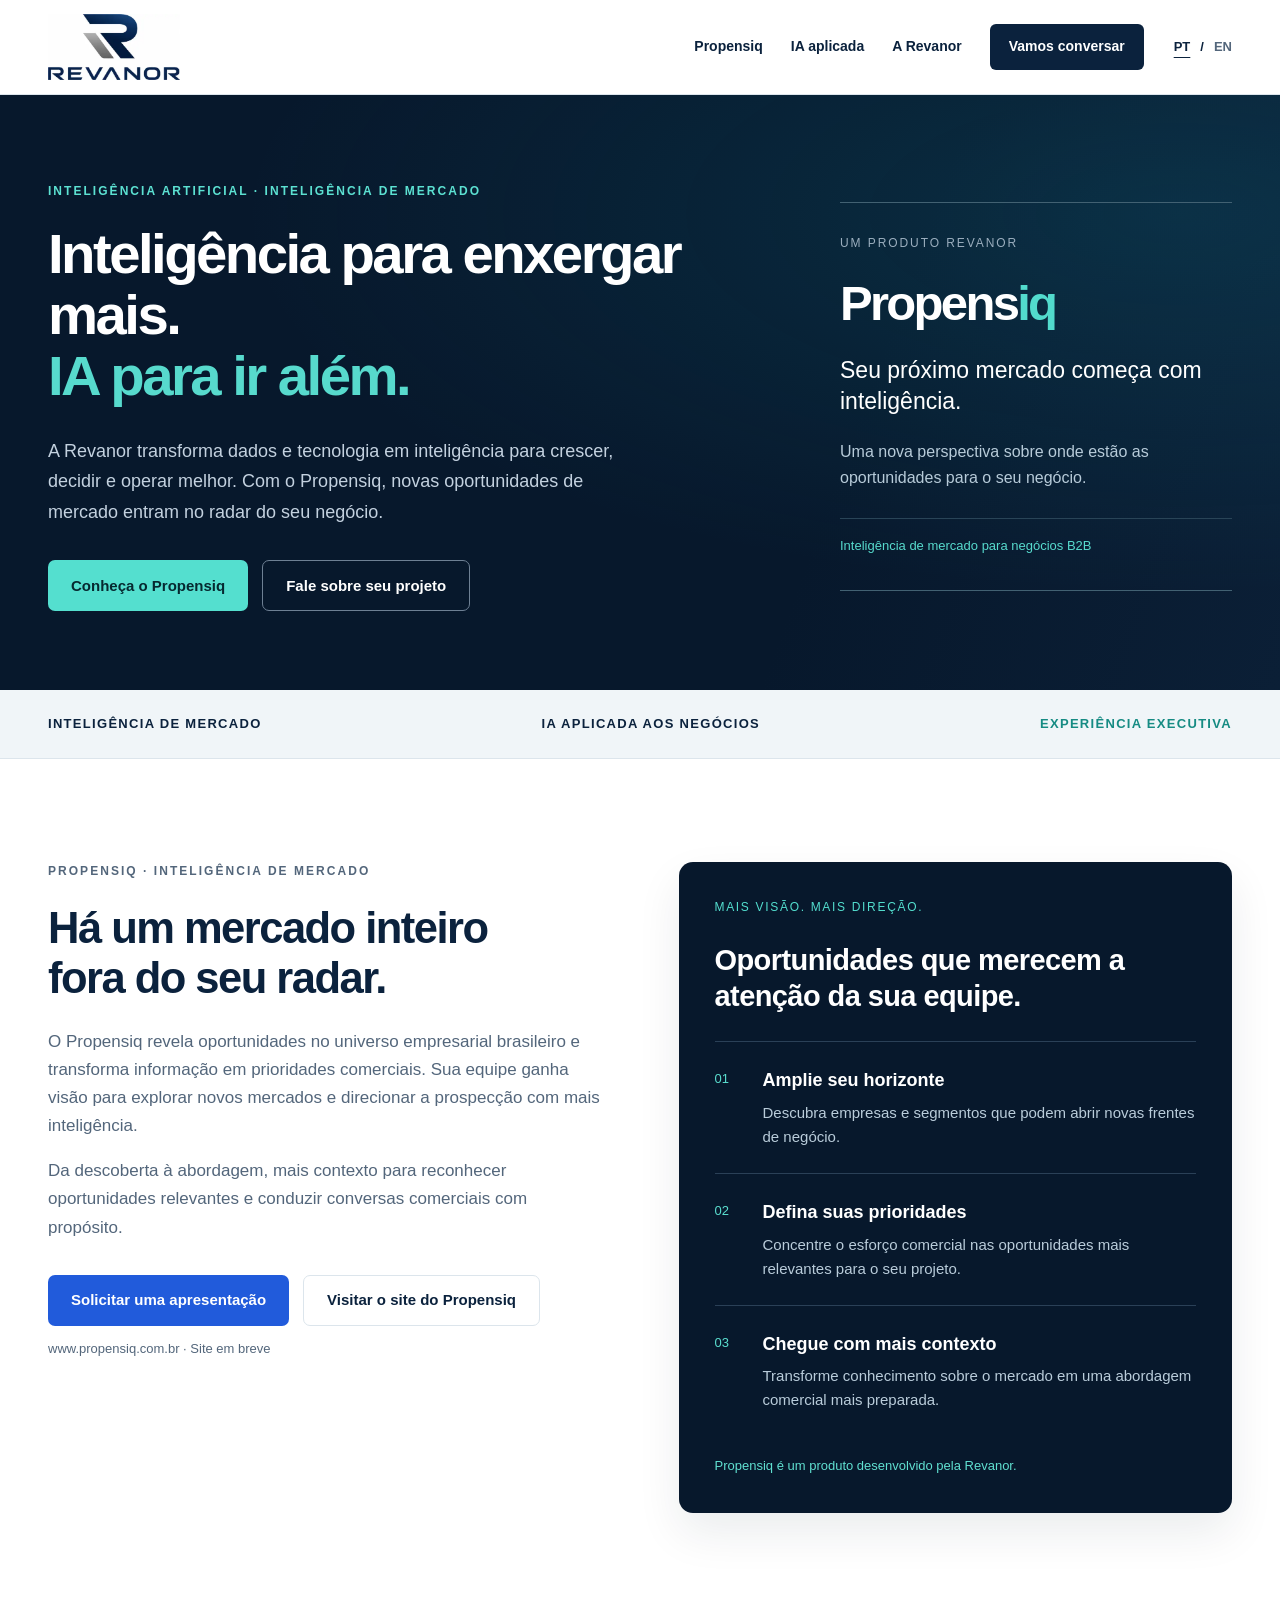
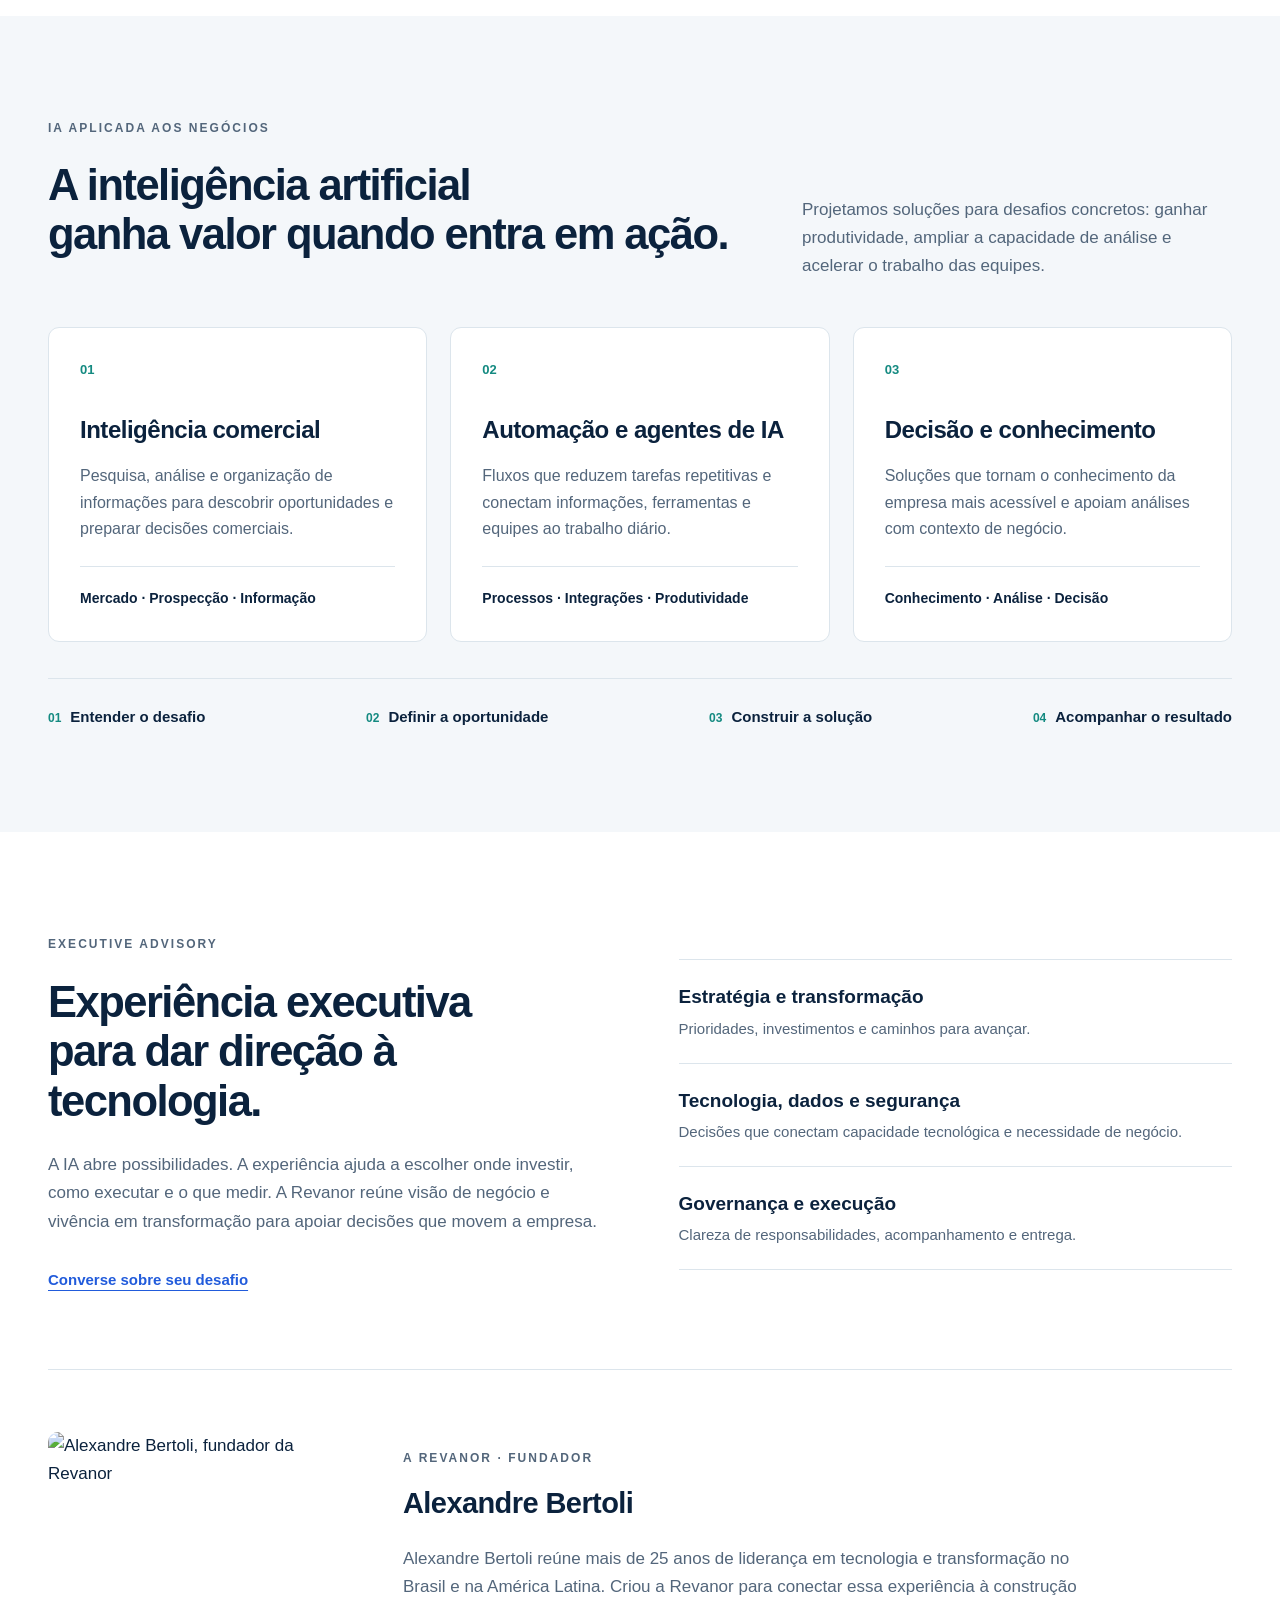
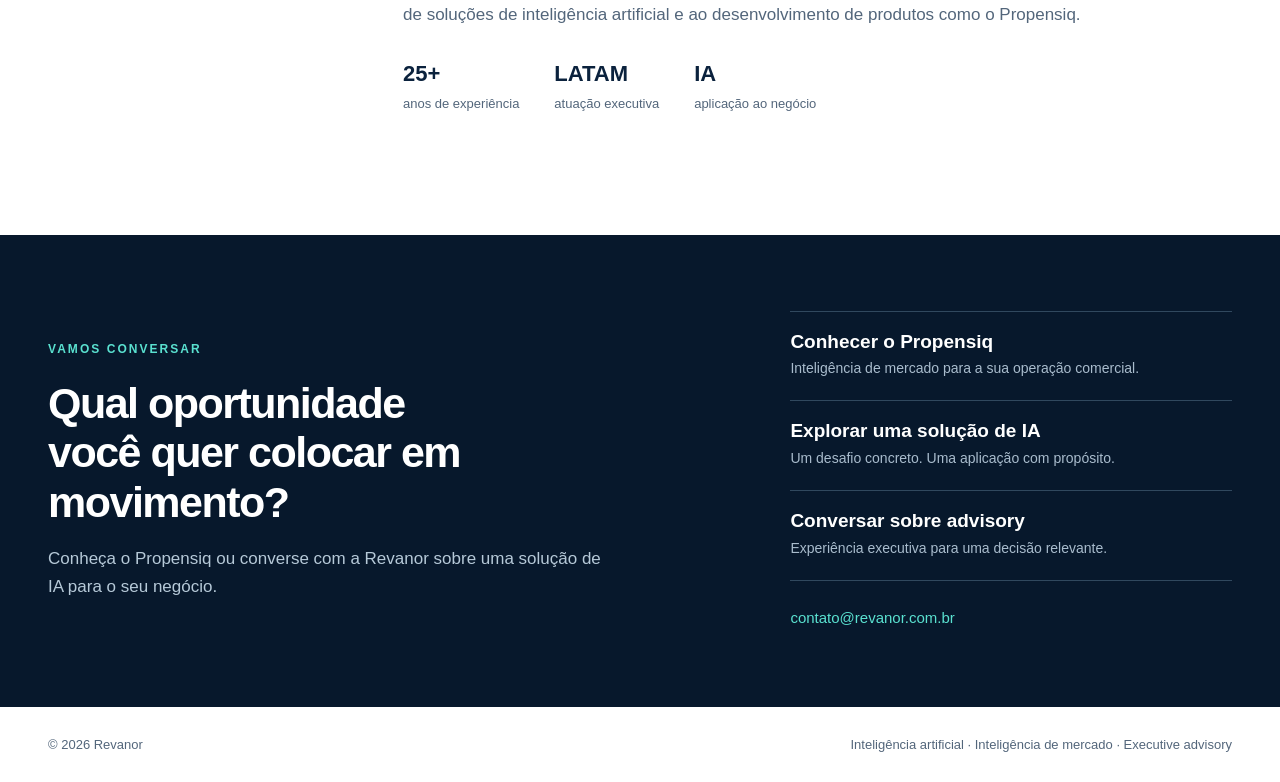
==== commit 59426b1f: "Add files via upload" ====
--- a/index.html
+++ b/index.html
@@ -1,281 +1,8 @@
-<!DOCTYPE html>
-<html lang="pt-BR">
-<head>
-  <meta charset="utf-8">
-  <meta name="viewport" content="width=device-width, initial-scale=1">
-  <title>Revanor | Executive Advisory e IA Aplicada aos Negócios</title>
-  <meta name="description" content="A Revanor oferece Executive Advisory para decisões críticas e consultoria em IA Aplicada aos Negócios para transformar oportunidades em soluções reais.">
-  <meta name="theme-color" content="#06101f">
-
-  <link rel="canonical" href="https://revanor.com.br/">
-  <link rel="alternate" hreflang="pt-BR" href="https://revanor.com.br/">
-  <link rel="alternate" hreflang="en" href="https://revanor.com.br/en/">
-  <link rel="alternate" hreflang="x-default" href="https://revanor.com.br/">
-
-  <meta property="og:type" content="website">
-  <meta property="og:site_name" content="Revanor">
-  <meta property="og:locale" content="pt_BR">
-  <meta property="og:locale:alternate" content="en_US">
-  <meta property="og:title" content="Revanor | Consultoria empresarial">
-  <meta property="og:description" content="Executive Advisory para decisões críticas e IA Aplicada aos Negócios para transformar oportunidades em soluções reais.">
-  <meta property="og:url" content="https://revanor.com.br/">
-  <meta property="og:image" content="https://revanor.com.br/assets/og-revanor.jpg">
-  <meta property="og:image:width" content="1200">
-  <meta property="og:image:height" content="630">
-  <meta property="og:image:alt" content="Revanor — Executive Advisory e IA Aplicada aos Negócios">
-  <meta name="twitter:card" content="summary_large_image">
-  <meta name="twitter:title" content="Revanor | Executive Advisory e IA Aplicada">
-  <meta name="twitter:description" content="Executive Advisory e IA Aplicada aos Negócios para desafios empresariais distintos.">
-  <meta name="twitter:image" content="https://revanor.com.br/assets/og-revanor.jpg">
-
-  <link rel="icon" type="image/png" href="/assets/favicon.png">
-  <link rel="apple-touch-icon" href="/assets/favicon.png">
-  <link rel="stylesheet" href="/assets/styles.css?v=3.2">
-  <script>document.documentElement.classList.add("js");</script>
-  <script src="/assets/site.js?v=3.2" defer></script>
-
-  <script type="application/ld+json">
-  {
-    "@context": "https://schema.org",
-    "@type": "ProfessionalService",
-    "name": "Revanor",
-    "url": "https://revanor.com.br/",
-    "logo": "https://revanor.com.br/assets/logo-revanor.webp",
-    "description": "Consultoria empresarial em Executive Advisory e IA Aplicada aos Negócios.",
-    "email": "contato@revanor.com.br",
-    "areaServed": ["Brasil", "América Latina"],
-    "hasOfferCatalog": {
-      "@type": "OfferCatalog",
-      "name": "Produtos Revanor",
-      "itemListElement": [
-        {"@type": "Offer", "itemOffered": {"@type": "Service", "name": "Executive Advisory"}},
-        {"@type": "Offer", "itemOffered": {"@type": "Service", "name": "IA Aplicada aos Negócios"}}
-      ]
-    },
-    "founder": {
-      "@type": "Person",
-      "name": "Alexandre Bertoli",
-      "jobTitle": "Fundador"
-    }
-  }
-  </script>
-</head>
-<body>
-  <a class="skip-link" href="#conteudo">Ir para o conteúdo</a>
-
-  <header class="site-header">
-    <div class="container header-inner">
-      <a class="brand" href="#inicio" aria-label="Revanor — início">
-        <img src="/assets/logo-revanor.webp" width="420" height="209" alt="Revanor">
-      </a>
-
-      <div class="nav-area">
-        <nav class="nav-menu" id="menu-principal" data-menu aria-label="Navegação principal">
-          <a href="#advisory">Executive Advisory</a>
-          <a href="#applied-ai">IA Aplicada</a>
-          <a href="#method">Como atuamos</a>
-          <a href="#revanor">A Revanor</a>
-          <a class="nav-cta" href="#contact">Contato</a>
-        </nav>
-
-        <div class="language-switch" role="group" aria-label="Selecionar idioma">
-          <a href="/" lang="pt-BR" hreflang="pt-BR" aria-label="Português" aria-current="page">PT</a>
-          <span aria-hidden="true">|</span>
-          <a href="/en/" lang="en" hreflang="en" aria-label="English" data-language-link>EN</a>
-        </div>
-
-        <button class="menu-toggle" type="button" aria-label="Abrir menu" aria-controls="menu-principal" aria-expanded="false" data-menu-toggle>
-          <span class="menu-toggle-lines" aria-hidden="true"></span>
-        </button>
-      </div>
-    </div>
-  </header>
-
-  <main id="conteudo">
-    <section class="hero-products" id="inicio">
-      <div class="container">
-        <div class="hero-intro">
-          <p class="eyebrow">Consultoria empresarial</p>
-          <h1>Experiência para decidir.<br>Inteligência para transformar.</h1>
-          <p class="lead">Escolha a frente mais adequada à natureza do desafio da sua organização.</p>
-        </div>
-
-        <section class="product-selector" aria-label="Produtos Revanor">
-          <article class="product-choice product-choice-advisory">
-            <p class="product-kicker">Decisões críticas</p>
-            <h2>Executive Advisory</h2>
-            <p>Acesso a advisors com experiência prática para validar estratégias, reduzir riscos e apoiar decisões relevantes.</p>
-            <a class="product-link" href="#advisory">Conhecer Executive Advisory <span aria-hidden="true">→</span></a>
-          </article>
-
-          <article class="product-choice product-choice-ai">
-            <p class="product-kicker">Transformação prática</p>
-            <h2>IA Aplicada aos Negócios</h2>
-            <p>Consultoria para identificar oportunidades e transformar inteligência artificial em soluções com valor real.</p>
-            <a class="product-link" href="#applied-ai">Conhecer IA Aplicada <span aria-hidden="true">→</span></a>
-          </article>
-        </section>
-      </div>
-    </section>
-
-    <section class="product-detail product-advisory" id="advisory">
-      <div class="container product-detail-grid">
-        <div class="product-copy">
-          <p class="eyebrow">Decisões críticas</p>
-          <h2>Executive Advisory</h2>
-          <p class="lead">Experiência prática para decisões que não podem depender apenas de teoria, tendência ou opinião genérica.</p>
-          <p>A Revanor identifica o contexto da empresa e conecta a liderança a advisors com vivência relevante para o desafio. O objetivo é trazer perspectiva independente, comparação prática e segurança para decidir.</p>
-
-          <h3>Quando faz sentido</h3>
-          <ul class="check-list">
-            <li>Uma decisão estratégica exige experiência que não existe internamente.</li>
-            <li>A liderança precisa validar uma direção antes de investir.</li>
-            <li>Um programa crítico está atrasado, sem governança ou sem clareza.</li>
-            <li>Uma aquisição, integração ou mudança relevante exige visão independente.</li>
-          </ul>
-
-          <a class="btn primary" href="mailto:contato@revanor.com.br?subject=Executive%20Advisory&amp;body=Ol%C3%A1%2C%0A%0AGostaria%20de%20conversar%20sobre%20Executive%20Advisory.%0A%0AO%20desafio%20%C3%A9%3A%0A%0A">Falar sobre Executive Advisory</a>
-        </div>
-
-        <div class="product-visual advisory-visual">
-          <img src="/assets/advisors-ai-1400.webp" width="1400" height="662" alt="Advisors em uma sessão executiva de análise" loading="lazy">
-          <div class="visual-caption">
-            <strong>Experiência relevante, no momento certo.</strong>
-            <span>Advisors selecionados pela aderência ao desafio.</span>
-          </div>
-        </div>
-      </div>
-
-      <div class="container topic-block">
-        <p class="eyebrow">Temas atendidos</p>
-        <div class="topic-grid">
-          <article class="topic-card"><h3>Estratégia e transformação</h3><p>Direcionamento, prioridades, roadmap e recuperação de programas.</p></article>
-          <article class="topic-card"><h3>Tecnologia e digital</h3><p>Estratégia tecnológica, modernização, cloud, dados e segurança.</p></article>
-          <article class="topic-card"><h3>Governança e performance</h3><p>Indicadores, portfólio, eficiência e disciplina de execução.</p></article>
-          <article class="topic-card"><h3>Operações</h3><p>Processos críticos, produtividade, riscos e desempenho operacional.</p></article>
-          <article class="topic-card"><h3>M&amp;A e integração</h3><p>Due diligence, avaliação de riscos e integração pós-aquisição.</p></article>
-          <article class="topic-card"><h3>Cibersegurança</h3><p>Risco, resiliência, governança e decisões de proteção do negócio.</p></article>
-        </div>
-      </div>
-    </section>
-
-    <section class="product-detail product-ai" id="applied-ai">
-      <div class="container product-detail-grid product-detail-grid-reverse">
-        <div class="product-copy">
-          <p class="eyebrow">Transformação prática</p>
-          <h2>IA Aplicada aos Negócios</h2>
-          <p class="lead">Inteligência artificial começa no problema de negócio — não na escolha da ferramenta.</p>
-          <p>A Revanor ajuda a empresa a identificar oportunidades, selecionar casos de uso viáveis e implementar soluções de IA com objetivo, segurança, governança e adoção.</p>
-
-          <h3>Quando faz sentido</h3>
-          <ul class="check-list">
-            <li>A empresa quer usar IA, mas ainda não sabe por onde começar.</li>
-            <li>Existem muitas ideias e falta um critério para priorizá-las.</li>
-            <li>Um caso de uso precisa sair da apresentação e virar piloto.</li>
-            <li>A organização precisa estabelecer governança e uso responsável.</li>
-          </ul>
-
-          <a class="btn primary" href="mailto:contato@revanor.com.br?subject=IA%20Aplicada%20aos%20Neg%C3%B3cios&amp;body=Ol%C3%A1%2C%0A%0AGostaria%20de%20conversar%20sobre%20IA%20Aplicada%20aos%20Neg%C3%B3cios.%0A%0AO%20desafio%20%C3%A9%3A%0A%0A">Falar sobre IA Aplicada</a>
-        </div>
-
-        <div class="product-visual ai-visual" role="img" aria-label="Percurso da IA aplicada: do desafio empresarial ao valor mensurável, com dados, governança e adoção">
-          <div class="ai-flow" aria-hidden="true">
-            <div class="ai-flow-head">
-              <span>IA aplicada</span>
-              <strong>Do desafio ao valor</strong>
-            </div>
-            <div class="ai-stage ai-stage-one"><span>01</span><strong>Desafio</strong><small>Problema e objetivo</small></div>
-            <div class="ai-stage ai-stage-two"><span>02</span><strong>Prioridade</strong><small>Valor e viabilidade</small></div>
-            <div class="ai-stage ai-stage-three"><span>03</span><strong>Piloto</strong><small>Teste e aprendizado</small></div>
-            <div class="ai-stage ai-stage-four"><span>04</span><strong>Escala</strong><small>Integração e impacto</small></div>
-            <div class="ai-foundations">
-              <span>Dados</span><span>Governança</span><span>Adoção</span>
-            </div>
-            <div class="ai-outcome"><small>Resultado</small><strong>Valor mensurável</strong></div>
-          </div>
-        </div>
-      </div>
-
-      <div class="container topic-block">
-        <p class="eyebrow">Escopo de atuação</p>
-        <div class="topic-grid">
-          <article class="topic-card"><h3>Diagnóstico de oportunidades</h3><p>Mapeamento de problemas e processos em que a IA pode gerar valor.</p></article>
-          <article class="topic-card"><h3>Priorização de casos de uso</h3><p>Valor, viabilidade, dados, risco, esforço e velocidade de retorno.</p></article>
-          <article class="topic-card"><h3>Pilotos e provas de conceito</h3><p>Validação rápida das hipóteses antes de investimentos maiores.</p></article>
-          <article class="topic-card"><h3>Automação e agentes de IA</h3><p>Soluções integradas ao fluxo real de trabalho das equipes.</p></article>
-          <article class="topic-card"><h3>Integração e escala</h3><p>Conexão com processos, dados e sistemas existentes.</p></article>
-          <article class="topic-card"><h3>Governança e adoção</h3><p>Segurança, responsabilidade, indicadores e mudança organizacional.</p></article>
-        </div>
-      </div>
-    </section>
-
-    <section class="section method" id="method">
-      <div class="container">
-        <div class="section-heading">
-          <p class="eyebrow">Como atuamos</p>
-          <h2>Escopo claro. Especialistas adequados. Entrega objetiva.</h2>
-          <p class="lead">Cada produto tem sua própria metodologia, mas ambos seguem a mesma disciplina de trabalho.</p>
-        </div>
-
-        <div class="steps">
-          <article class="card"><span class="step-number">01</span><h3>Entender</h3><p>Definir o problema, o contexto, as restrições e o resultado esperado.</p></article>
-          <article class="card"><span class="step-number">02</span><h3>Estruturar</h3><p>Escolher o formato, as competências e o caminho mais adequado.</p></article>
-          <article class="card"><span class="step-number">03</span><h3>Executar</h3><p>Produzir análise, recomendação, piloto ou solução aplicável.</p></article>
-          <article class="card"><span class="step-number">04</span><h3>Medir</h3><p>Acompanhar decisão, adoção e impacto gerado para o negócio.</p></article>
-        </div>
-      </div>
-    </section>
-
-    <section class="section company" id="revanor">
-      <div class="container company-grid">
-        <div class="company-copy">
-          <p class="eyebrow">A Revanor</p>
-          <h2>Experiência independente. Aplicação prática.</h2>
-          <p class="lead">A Revanor é uma consultoria empresarial voltada a desafios que exigem repertório executivo, análise estruturada e capacidade de transformar decisões em ação.</p>
-          <p>Em Executive Advisory, mobiliza profissionais com experiência aderente ao contexto. Em IA Aplicada, estrutura oportunidades e conduz soluções com foco em valor, governança e adoção.</p>
-        </div>
-        <aside class="founder-card" aria-label="Fundador da Revanor">
-          <picture class="founder-photo">
-            <source media="(max-width: 760px)" srcset="/assets/alexandre-bertoli-720.webp">
-            <img src="/assets/alexandre-bertoli-1200.webp" width="1200" height="900" alt="Alexandre Bertoli, fundador da Revanor" loading="lazy">
-          </picture>
-          <div>
-            <p class="founder-label">Fundador</p>
-            <h3>Alexandre Bertoli</h3>
-            <p>Executivo de Tecnologia e Transformação com mais de 25 anos de experiência no Brasil e na América Latina. Fundou a Revanor para aproximar experiência executiva e aplicação prática dos desafios reais das empresas.</p>
-          </div>
-        </aside>
-        </div>
-      </div>
-    </section>
-
-    <section class="contact" id="contact">
-      <div class="container contact-box">
-        <p class="eyebrow">Contato</p>
-        <h2>Qual produto responde ao seu desafio?</h2>
-        <p>Escolha o assunto da conversa. Cada contato já abre uma mensagem direcionada ao produto correspondente.</p>
-
-        <div class="contact-product-grid">
-          <a class="contact-product" href="mailto:contato@revanor.com.br?subject=Executive%20Advisory&amp;body=Ol%C3%A1%2C%0A%0AGostaria%20de%20conversar%20sobre%20Executive%20Advisory.%0A%0AO%20desafio%20%C3%A9%3A%0A%0A">
-            <strong>Executive Advisory</strong>
-            <small>Falar sobre uma decisão crítica</small>
-          </a>
-          <a class="contact-product" href="mailto:contato@revanor.com.br?subject=IA%20Aplicada%20aos%20Neg%C3%B3cios&amp;body=Ol%C3%A1%2C%0A%0AGostaria%20de%20conversar%20sobre%20IA%20Aplicada%20aos%20Neg%C3%B3cios.%0A%0AO%20desafio%20%C3%A9%3A%0A%0A">
-            <strong>IA Aplicada aos Negócios</strong>
-            <small>Falar sobre uma oportunidade de IA</small>
-          </a>
-        </div>
-
-        <a class="contact-email" href="mailto:contato@revanor.com.br">contato@revanor.com.br</a>
-      </div>
-    </section>
-  </main>
-
-  <footer>
-    <div class="container footer-content">
-      <span>© <span data-year>2026</span> Revanor</span>
-      <span>Executive Advisory | IA Aplicada aos Negócios</span>
-    </div>
-  </footer>
-</body>
-</html>
+<!doctype html>
+<html lang="pt-BR"><head><meta charset="utf-8"><meta name="viewport" content="width=device-width,initial-scale=1"><title>Revanor | Inteligência artificial e inteligência de mercado</title><meta name="description" content="IA aplicada aos negócios e inteligência de mercado com o Propensiq. A Revanor conecta tecnologia, oportunidades e experiência executiva."><meta name="theme-color" content="#07182c"><link rel="icon" type="image/png" href="/assets/favicon.png"><link rel="stylesheet" href="/styles.css"><script defer src="/site.js"></script></head>
+<body><a class="skip" href="#conteudo">Ir para o conteúdo</a><header class="header"><div class="wrap nav-row"><a class="brand" href="#inicio" aria-label="Revanor"><img src="/assets/logo-revanor.webp" alt="Revanor" width="132" height="66"></a><button class="menu" aria-controls="main-nav" aria-expanded="false">Menu</button><nav class="nav" id="main-nav" aria-label="Navegação principal"><a href="#propensiq">Propensiq</a><a href="#ia">IA aplicada</a><a href="#revanor">A Revanor</a><a class="nav-contact" href="#contato">Vamos conversar</a></nav><div class="languages" aria-label="Idioma"><a href="/" lang="pt-BR" aria-current="page">PT</a><span aria-hidden="true">/</span><a href="/en/" lang="en">EN</a></div></div></header>
+<main id="conteudo"><section class="hero" id="inicio"><div class="wrap hero-inner"><div><p class="eyebrow">Inteligência artificial · Inteligência de mercado</p><h1>Inteligência para enxergar mais.<br><span>IA para ir além.</span></h1><p class="lead">A Revanor transforma dados e tecnologia em inteligência para crescer, decidir e operar melhor. Com o Propensiq, novas oportunidades de mercado entram no radar do seu negócio.</p><div class="actions"><a class="button teal" href="#propensiq">Conheça o Propensiq</a><a class="button outline" href="#contato">Fale sobre seu projeto</a></div></div><aside class="hero-product"><p class="micro">Um produto Revanor</p><div class="wordmark">Propens<span>iq</span></div><h2>Seu próximo mercado começa com inteligência.</h2><p>Uma nova perspectiva sobre onde estão as oportunidades para o seu negócio.</p><span class="product-tag">Inteligência de mercado para negócios B2B</span></aside></div></section><div class="ticker"><div class="wrap ticker-inner"><span>Inteligência de mercado</span><span>IA aplicada aos negócios</span><span>Experiência executiva</span></div></div>
+<section class="section" id="propensiq"><div class="wrap propensiq-grid"><div><p class="eyebrow">Propensiq · Inteligência de mercado</p><h2>Há um mercado inteiro<br>fora do seu radar.</h2><p>O Propensiq revela oportunidades no universo empresarial brasileiro e transforma informação em prioridades comerciais. Sua equipe ganha visão para explorar novos mercados e direcionar a prospecção com mais inteligência.</p><p>Da descoberta à abordagem, mais contexto para reconhecer oportunidades relevantes e conduzir conversas comerciais com propósito.</p><div class="actions"><a class="button primary" href="mailto:contato@revanor.com.br?subject=Apresenta%C3%A7%C3%A3o%20do%20Propensiq">Solicitar uma apresentação</a><a class="button light-outline" href="https://www.propensiq.com.br" target="_blank" rel="noopener noreferrer">Visitar o site do Propensiq</a></div><p class="product-note">www.propensiq.com.br · Site em breve</p></div><div class="market-panel"><p class="panel-label">Mais visão. Mais direção.</p><h3>Oportunidades que merecem a atenção da sua equipe.</h3><div class="market-item"><span class="number">01</span><div><h4>Amplie seu horizonte</h4><p>Descubra empresas e segmentos que podem abrir novas frentes de negócio.</p></div></div><div class="market-item"><span class="number">02</span><div><h4>Defina suas prioridades</h4><p>Concentre o esforço comercial nas oportunidades mais relevantes para o seu projeto.</p></div></div><div class="market-item"><span class="number">03</span><div><h4>Chegue com mais contexto</h4><p>Transforme conhecimento sobre o mercado em uma abordagem comercial mais preparada.</p></div></div><p class="closing">Propensiq é um produto desenvolvido pela Revanor.</p></div></div></section>
+<section class="section pale" id="ia"><div class="wrap"><div class="heading-row"><div><p class="eyebrow">IA aplicada aos negócios</p><h2>A inteligência artificial<br>ganha valor quando entra em ação.</h2></div><p>Projetamos soluções para desafios concretos: ganhar produtividade, ampliar a capacidade de análise e acelerar o trabalho das equipes.</p></div><div class="service-grid"><article class="service"><span class="index">01</span><h3>Inteligência comercial</h3><p>Pesquisa, análise e organização de informações para descobrir oportunidades e preparar decisões comerciais.</p><p class="scope">Mercado · Prospecção · Informação</p></article><article class="service"><span class="index">02</span><h3>Automação e agentes de IA</h3><p>Fluxos que reduzem tarefas repetitivas e conectam informações, ferramentas e equipes ao trabalho diário.</p><p class="scope">Processos · Integrações · Produtividade</p></article><article class="service"><span class="index">03</span><h3>Decisão e conhecimento</h3><p>Soluções que tornam o conhecimento da empresa mais acessível e apoiam análises com contexto de negócio.</p><p class="scope">Conhecimento · Análise · Decisão</p></article></div><div class="workline"><div><span>01</span>Entender o desafio</div><div><span>02</span>Definir a oportunidade</div><div><span>03</span>Construir a solução</div><div><span>04</span>Acompanhar o resultado</div></div></div></section>
+<section class="section" id="revanor"><div class="wrap"><div class="advisory"><div><p class="eyebrow">Executive advisory</p><h2>Experiência executiva<br>para dar direção à tecnologia.</h2><p>A IA abre possibilidades. A experiência ajuda a escolher onde investir, como executar e o que medir. A Revanor reúne visão de negócio e vivência em transformação para apoiar decisões que movem a empresa.</p><a class="link" href="mailto:contato@revanor.com.br?subject=Executive%20Advisory">Converse sobre seu desafio</a></div><ul class="advisory-list"><li>Estratégia e transformação<span>Prioridades, investimentos e caminhos para avançar.</span></li><li>Tecnologia, dados e segurança<span>Decisões que conectam capacidade tecnológica e necessidade de negócio.</span></li><li>Governança e execução<span>Clareza de responsabilidades, acompanhamento e entrega.</span></li></ul></div><div class="about"><img class="portrait" src="/assets/alexandre-bertoli.webp" alt="Alexandre Bertoli, fundador da Revanor" width="300" height="300" loading="lazy"><div><p class="eyebrow">A Revanor · Fundador</p><h3>Alexandre Bertoli</h3><p>Alexandre Bertoli reúne mais de 25 anos de liderança em tecnologia e transformação no Brasil e na América Latina. Criou a Revanor para conectar essa experiência à construção de soluções de inteligência artificial e ao desenvolvimento de produtos como o Propensiq.</p><div class="credentials"><div><strong>25+</strong><span>anos de experiência</span></div><div><strong>LATAM</strong><span>atuação executiva</span></div><div><strong>IA</strong><span>aplicação ao negócio</span></div></div></div></div></div></section>
+<section class="contact" id="contato"><div class="wrap contact-inner"><div><p class="eyebrow">Vamos conversar</p><h2>Qual oportunidade<br>você quer colocar em movimento?</h2><p>Conheça o Propensiq ou converse com a Revanor sobre uma solução de IA para o seu negócio.</p></div><div><div class="contact-options"><a href="mailto:contato@revanor.com.br?subject=Apresenta%C3%A7%C3%A3o%20do%20Propensiq"><strong>Conhecer o Propensiq</strong><span>Inteligência de mercado para a sua operação comercial.</span></a><a href="mailto:contato@revanor.com.br?subject=Projeto%20de%20IA%20aplicada"><strong>Explorar uma solução de IA</strong><span>Um desafio concreto. Uma aplicação com propósito.</span></a><a href="mailto:contato@revanor.com.br?subject=Executive%20Advisory"><strong>Conversar sobre advisory</strong><span>Experiência executiva para uma decisão relevante.</span></a></div><a class="email" href="mailto:contato@revanor.com.br">contato@revanor.com.br</a></div></div></section></main><footer class="footer"><div class="wrap"><span>© 2026 Revanor</span><span>Inteligência artificial · Inteligência de mercado · Executive advisory</span></div></footer></body></html>
--- a/styles.css
+++ b/styles.css
@@ -0,0 +1 @@
+:root{--ink:#0b223d;--muted:#53667b;--blue:#215bdb;--teal:#16b9ad;--deep:#07182c;--line:#dce5ec;--white:#fff;--paper:#f4f7fa;--radius:14px}*{box-sizing:border-box}html{scroll-behavior:smooth;scroll-padding-top:108px}body{margin:0;color:var(--ink);background:white;font-family:Arial,Helvetica,sans-serif;font-size:17px;line-height:1.65}a{color:inherit;text-decoration:none}button{font:inherit}img{display:block;max-width:100%}.wrap{width:min(1200px,calc(100% - 96px));margin:auto}.skip{position:absolute;top:-100px;background:white;padding:12px;z-index:99}.skip:focus{top:0}:focus-visible{outline:3px solid var(--teal);outline-offset:5px}.header{position:sticky;top:0;z-index:30;background:rgba(255,255,255,.97);border-bottom:1px solid var(--line)}.nav-row{height:94px;display:flex;align-items:center;gap:30px}.brand{flex-shrink:0}.brand img{width:132px;height:auto}.nav{margin-left:auto;display:flex;align-items:center;gap:28px;font-size:14px;font-weight:700}.nav a:hover{color:var(--blue)}.nav .nav-contact{background:var(--ink);color:white;padding:11px 19px;border-radius:6px}.languages{display:flex;gap:10px;align-items:center;font-size:13px;font-weight:700}.languages a{color:var(--muted)}.languages a[aria-current=page]{color:var(--ink);text-decoration:underline;text-underline-offset:6px}.menu{display:none;background:none;border:1px solid var(--line);border-radius:6px;padding:7px 13px}.hero{background:var(--deep);color:white;position:relative;overflow:hidden}.hero:before{content:'';position:absolute;inset:0;pointer-events:none;background:radial-gradient(ellipse at 92% 20%,rgba(18,125,147,.22),transparent 56%),linear-gradient(110deg,transparent 65%,rgba(25,56,90,.22))}.hero-inner{position:relative;display:grid;grid-template-columns:1.3fr .7fr;gap:64px;padding:87px 0 79px;align-items:center}.eyebrow{text-transform:uppercase;letter-spacing:.17em;font-size:12px;line-height:1.6;font-weight:700;margin:0 0 23px;color:var(--blue)}.hero .eyebrow,.dark .eyebrow{color:#5ce1d2}.hero h1{font-size:clamp(44px,4.4vw,65px);line-height:1.08;letter-spacing:-.045em;font-weight:600;margin:0 0 29px;max-width:700px}.hero h1 span{color:#57dacd}.hero .lead{color:#c3d1df;max-width:590px;font-size:18px;line-height:1.7}.actions{display:flex;gap:14px;flex-wrap:wrap;margin-top:33px}.button{display:inline-flex;align-items:center;justify-content:center;min-height:51px;padding:12px 23px;font-size:15px;font-weight:700;border-radius:7px;transition:background .2s,transform .2s}.button:hover{transform:translateY(-2px)}.button.primary{background:var(--blue);color:white}.button.primary:hover{background:#1648b6}.button.teal{background:#54dfcf;color:#062930}.button.teal:hover{background:#87ecdf}.button.outline{border:1px solid #6e8094;color:white}.button.light-outline{border:1px solid var(--line)}.hero-product{border-top:1px solid #426172;border-bottom:1px solid #426172;padding:31px 0}.hero-product .micro{font-size:12px;text-transform:uppercase;letter-spacing:.16em;color:#9baebe;margin:0 0 20px}.wordmark{font-size:49px;font-weight:700;letter-spacing:-.055em;line-height:1.2}.wordmark span{color:#52dbcd}.hero-product h2{font-size:23px;line-height:1.35;font-weight:500;margin:22px 0}.hero-product p{font-size:16px;color:#b7cbd9;margin:0}.hero-product .product-tag{display:inline-block;color:#57dacd;font-size:13px;margin-top:27px;padding-top:16px;border-top:1px solid #294457;width:100%}.ticker{background:#f0f5f8;border-bottom:1px solid var(--line)}.ticker-inner{display:flex;justify-content:space-between;gap:24px;padding:23px 0;font-size:13px;text-transform:uppercase;letter-spacing:.1em;font-weight:700}.ticker span:last-child{color:#168b83}.section{padding:103px 0}.section h2{font-size:clamp(35px,3.4vw,48px);line-height:1.14;letter-spacing:-.035em;font-weight:600;margin:0 0 25px}.section p{color:var(--muted)}.section-intro{max-width:700px;margin-bottom:46px}.propensiq-grid{display:grid;grid-template-columns:1fr 1fr;gap:77px;align-items:start}.product-note{font-size:13px;color:var(--muted);margin:12px 0 0}.product-note a{text-decoration:underline;text-underline-offset:3px}.market-panel{border-radius:var(--radius);background:var(--deep);color:white;padding:36px;box-shadow:0 20px 45px #0a233015}.market-panel .panel-label{font-size:12px;color:#53dece;letter-spacing:.14em;text-transform:uppercase;margin:0 0 24px}.market-panel h3{font-size:29px;line-height:1.25;letter-spacing:-.02em;margin:0 0 27px}.market-item{display:grid;grid-template-columns:32px 1fr;gap:16px;padding:24px 0;border-top:1px solid #2a4057}.market-item .number{font-size:13px;color:#5adecf;padding-top:2px}.market-item h4{font-size:18px;margin:0 0 5px}.market-item p{font-size:15px;line-height:1.6;color:#b9ccda;margin:0}.market-panel .closing{font-size:13px;margin:19px 0 0;color:#60e0d1}.pale{background:var(--paper)}.heading-row{display:flex;justify-content:space-between;gap:50px;align-items:end;margin-bottom:42px}.heading-row>div{max-width:700px}.heading-row p:last-child{max-width:430px;margin-bottom:5px}.service-grid{display:grid;grid-template-columns:repeat(3,1fr);gap:23px}.service{background:white;border:1px solid var(--line);border-radius:11px;padding:31px}.service .index{font-size:13px;font-weight:700;color:#148a81;display:block;margin-bottom:35px}.service h3{font-size:24px;letter-spacing:-.02em;line-height:1.25;margin:0 0 18px}.service p{font-size:16px;margin:0 0 23px}.service .scope{border-top:1px solid var(--line);padding-top:20px;margin:0;color:var(--ink);font-size:14px;font-weight:700}.workline{margin-top:36px;display:flex;gap:20px;border-top:1px solid var(--line);padding-top:26px;justify-content:space-between;font-size:15px;font-weight:700}.workline span{color:#148a81;font-size:12px;margin-right:9px}.advisory{display:grid;grid-template-columns:1fr 1fr;gap:77px;align-items:center}.advisory h2{max-width:540px}.advisory-list{list-style:none;margin:0;padding:0;border-top:1px solid var(--line)}.advisory-list li{padding:21px 0;border-bottom:1px solid var(--line);font-weight:600;font-size:19px}.advisory-list span{display:block;color:var(--muted);font-size:15px;font-weight:400;margin-top:4px}.link{color:var(--blue);font-size:15px;font-weight:700;display:inline-block;margin-top:15px;text-decoration:underline;text-underline-offset:5px}.about{border-top:1px solid var(--line);padding-top:62px;margin-top:75px;display:grid;grid-template-columns:300px 1fr;gap:55px;align-items:center}.portrait{aspect-ratio:1/1;width:300px;object-fit:cover;object-position:50% 30%;border-radius:10px}.about h3{font-size:29px;margin:0 0 14px;letter-spacing:-.02em}.about .eyebrow{margin-bottom:12px}.about p{max-width:680px;margin-bottom:0}.credentials{display:flex;gap:35px;flex-wrap:wrap;margin-top:27px}.credentials strong{font-size:22px;color:var(--ink)}.credentials span{display:block;font-size:13px;color:var(--muted)}.contact{background:var(--deep);color:white}.contact-inner{display:grid;grid-template-columns:1.2fr .8fr;gap:80px;align-items:center;padding:76px 0}.contact h2{font-size:43px;line-height:1.15;letter-spacing:-.035em;margin:0 0 18px}.contact p{color:#b6c9d8;margin:0;max-width:560px}.contact .eyebrow{color:#5ae1d0;margin-bottom:20px}.contact-options{border-top:1px solid #30485e}.contact-options a{display:block;padding:18px 0;border-bottom:1px solid #30485e}.contact-options a:hover strong{color:#5ae1d0}.contact-options strong{display:block;font-size:19px;line-height:1.3}.contact-options span{font-size:14px;color:#a9bccd}.email{display:block;margin-top:25px;color:#5ae1d0;font-size:15px}.footer{padding:27px 0}.footer .wrap{display:flex;justify-content:space-between;gap:22px;color:var(--muted);font-size:13px}.footer a:hover{text-decoration:underline}@media(min-width:1550px){.hero-inner{padding:105px 0}}@media(max-width:1050px){.wrap{width:calc(100% - 60px)}.nav{gap:17px}.hero-inner{gap:35px;grid-template-columns:1.3fr .7fr}.wordmark{font-size:39px}.propensiq-grid,.advisory{gap:45px}.service{padding:25px}.ticker-inner{font-size:11px;letter-spacing:.07em}.hero h1{font-size:54px}}@media(max-width:800px){.wrap{width:calc(100% - 40px)}.nav-row{height:78px;gap:18px}.brand img{width:109px}.menu{display:block;margin-left:auto;font-size:14px}.nav{display:none;position:absolute;top:78px;left:0;right:0;background:white;margin:0;padding:20px;box-shadow:0 15px 25px #0b223d15;flex-direction:column;align-items:stretch;gap:20px}.nav.open{display:flex}.languages{font-size:12px}.hero-inner{grid-template-columns:1fr;padding:55px 0;gap:40px}.hero h1{font-size:clamp(39px,7vw,57px);max-width:620px}.hero .lead{font-size:17px}.hero-product{padding:25px 0}.hero-product .wordmark{font-size:40px}.hero-product h2{margin:14px 0}.hero-product .product-tag{margin-top:19px}.ticker-inner{flex-wrap:wrap;justify-content:start;gap:9px 23px;padding:18px 0}.section{padding:68px 0}.propensiq-grid,.advisory,.contact-inner{grid-template-columns:1fr;gap:38px}.section h2{font-size:36px}.market-panel{padding:28px}.heading-row{display:block}.service-grid{grid-template-columns:1fr}.service .index{margin-bottom:18px}.workline{display:grid;grid-template-columns:1fr 1fr;gap:18px}.about{grid-template-columns:200px 1fr;gap:28px;margin-top:53px;padding-top:44px}.portrait{width:200px}.credentials{gap:23px}.contact-inner{padding:60px 0}.contact h2{font-size:36px}.footer .wrap{flex-direction:column;gap:7px}.eyebrow{font-size:12px}}@media(max-width:520px){.about{grid-template-columns:1fr}.portrait{width:100%;max-width:330px;aspect-ratio:1.15}.credentials{gap:25px}.actions{flex-direction:column;align-items:stretch}.button{font-size:14px}.section h2{font-size:34px}.hero h1{font-size:42px}.nav-row{gap:13px}.market-panel h3{font-size:27px}.workline{font-size:14px}}@media(prefers-reduced-motion:reduce){html{scroll-behavior:auto}.button{transition:none}}
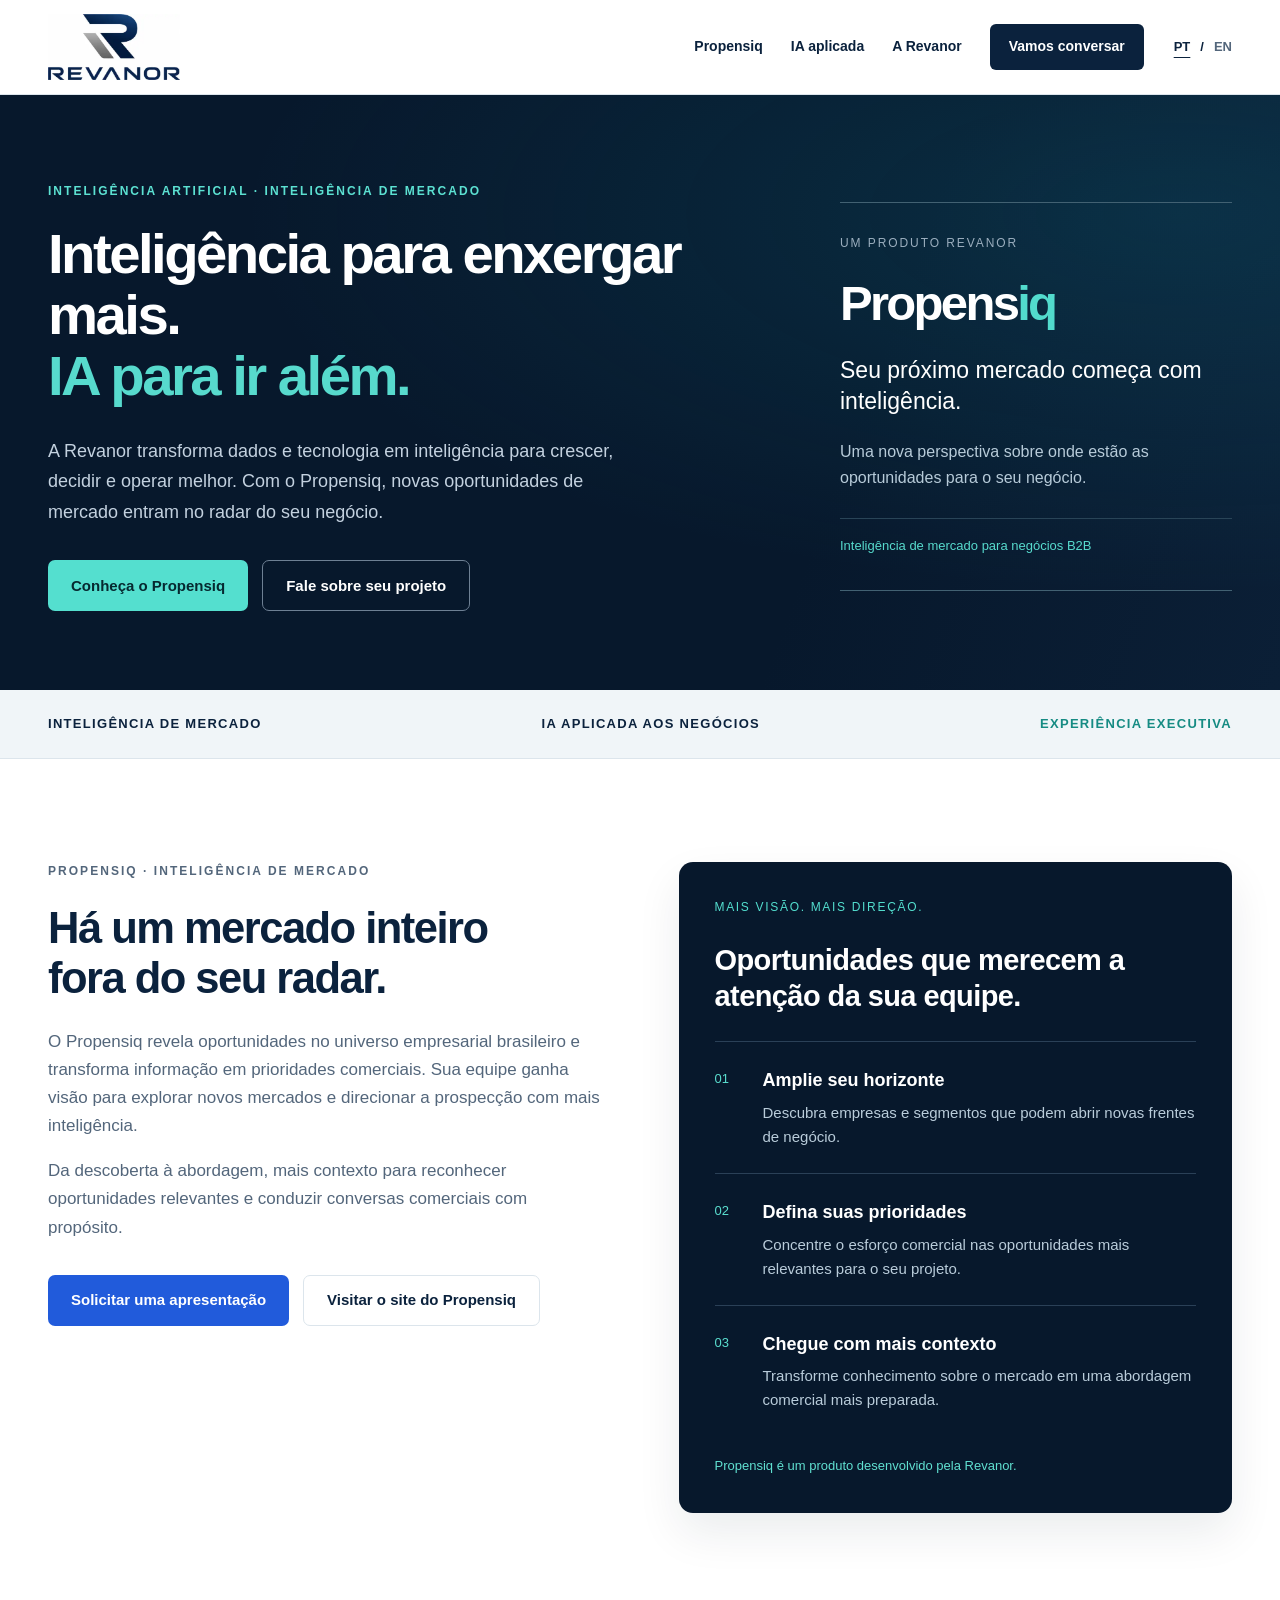
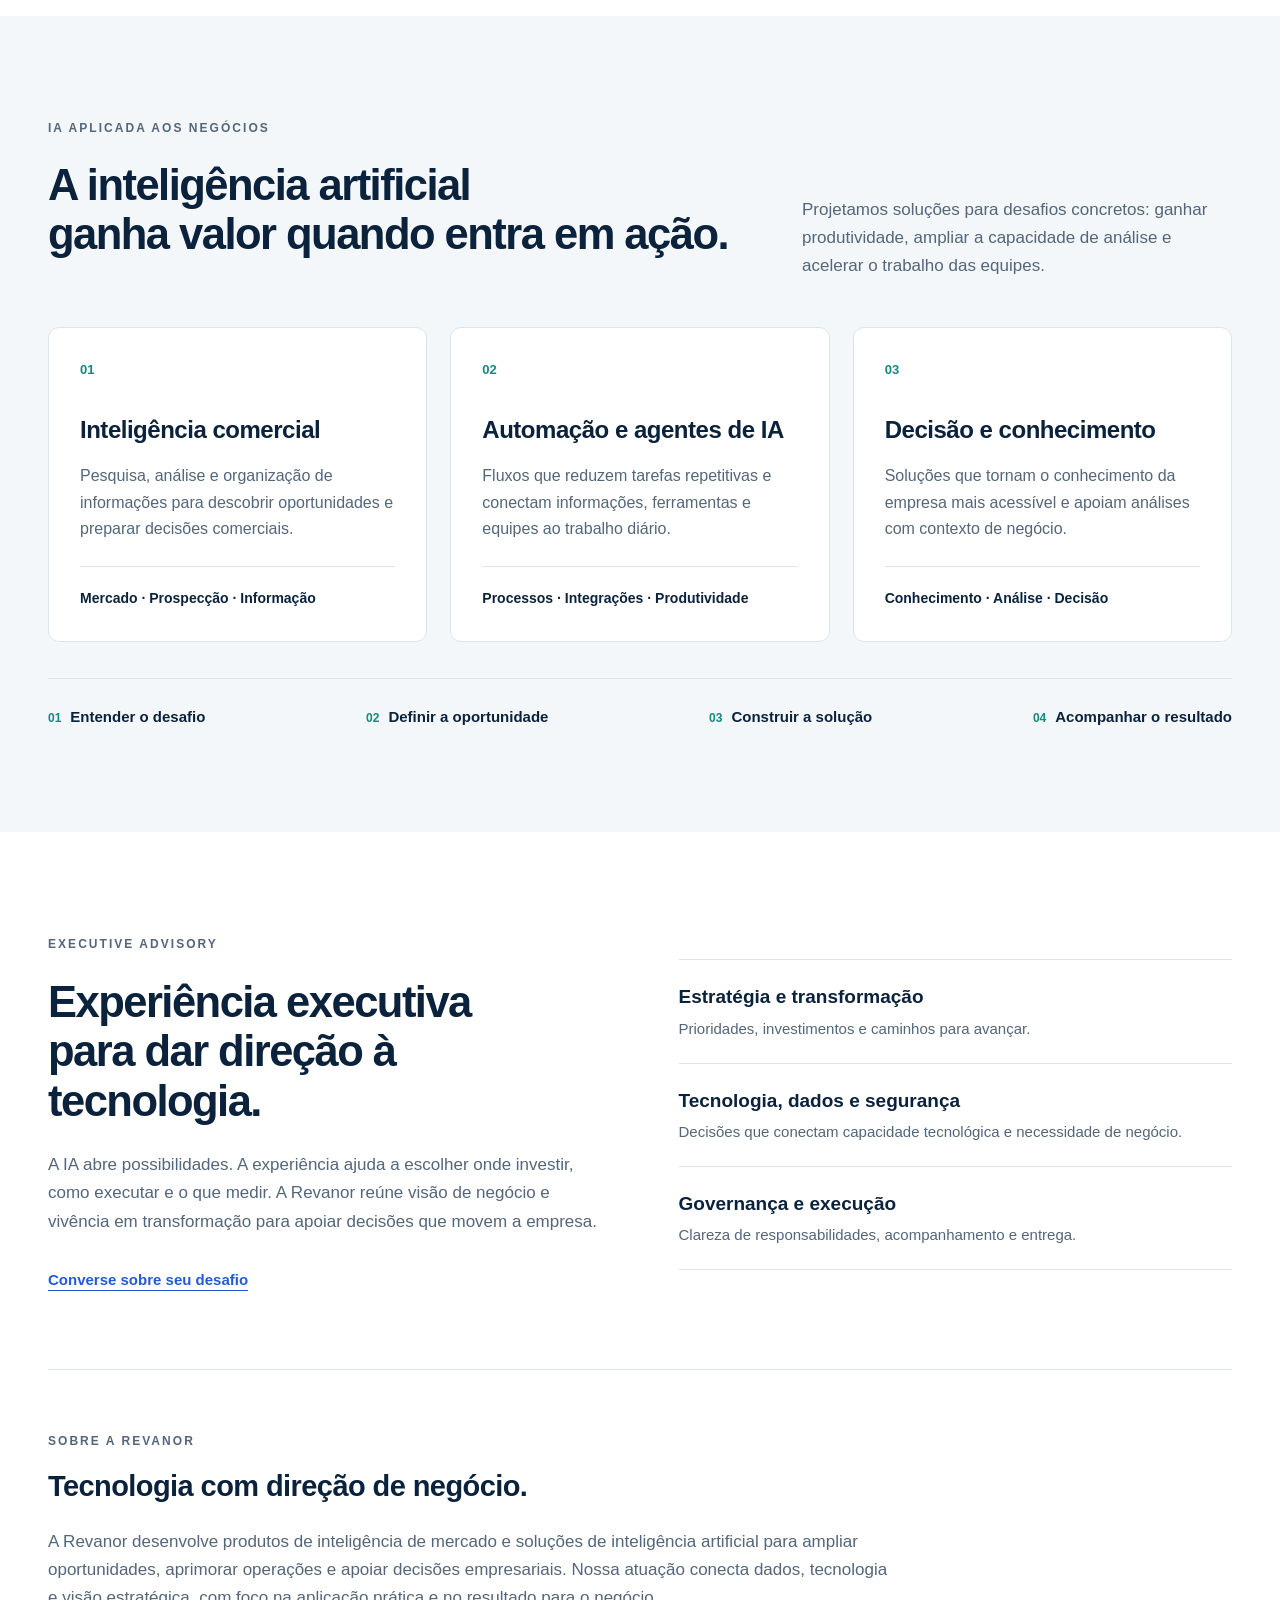
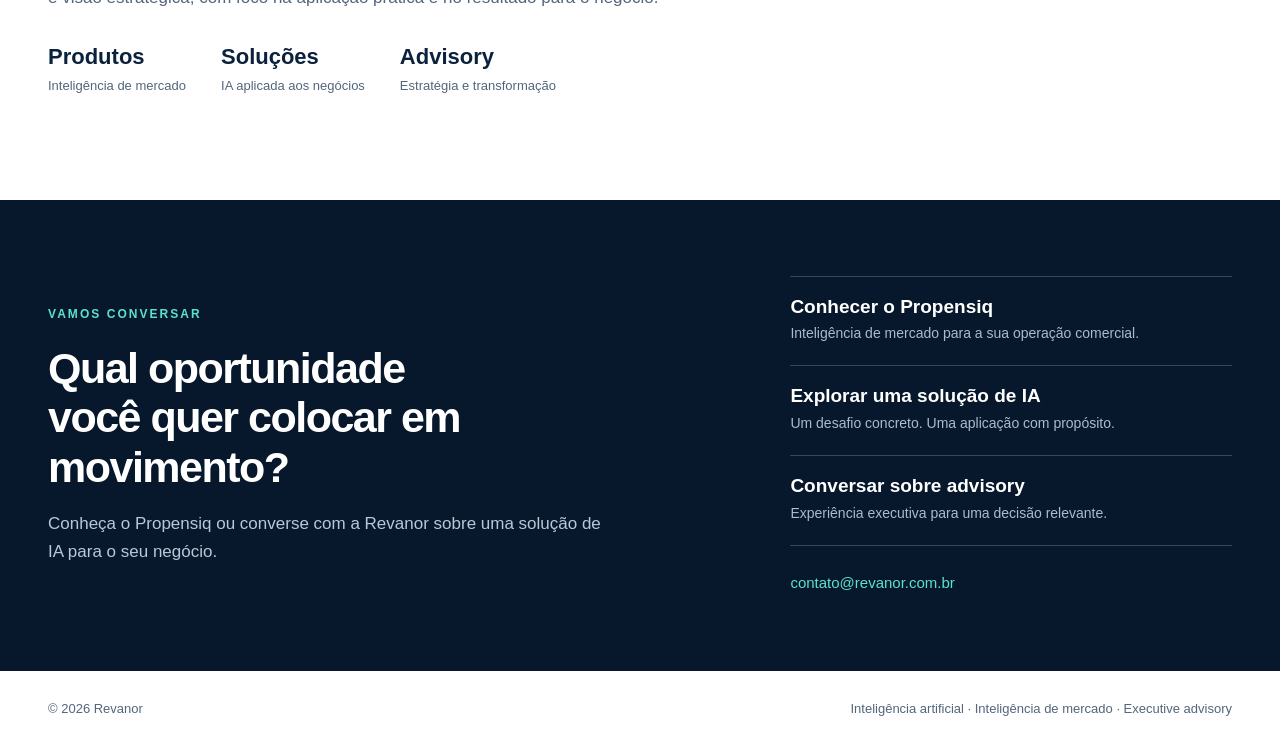
==== commit 2dd6ef6b: "Add files via upload" ====
--- a/index.html
+++ b/index.html
@@ -1,8 +1,44 @@
 <!doctype html>
-<html lang="pt-BR"><head><meta charset="utf-8"><meta name="viewport" content="width=device-width,initial-scale=1"><title>Revanor | Inteligência artificial e inteligência de mercado</title><meta name="description" content="IA aplicada aos negócios e inteligência de mercado com o Propensiq. A Revanor conecta tecnologia, oportunidades e experiência executiva."><meta name="theme-color" content="#07182c"><link rel="icon" type="image/png" href="/assets/favicon.png"><link rel="stylesheet" href="/styles.css"><script defer src="/site.js"></script></head>
-<body><a class="skip" href="#conteudo">Ir para o conteúdo</a><header class="header"><div class="wrap nav-row"><a class="brand" href="#inicio" aria-label="Revanor"><img src="/assets/logo-revanor.webp" alt="Revanor" width="132" height="66"></a><button class="menu" aria-controls="main-nav" aria-expanded="false">Menu</button><nav class="nav" id="main-nav" aria-label="Navegação principal"><a href="#propensiq">Propensiq</a><a href="#ia">IA aplicada</a><a href="#revanor">A Revanor</a><a class="nav-contact" href="#contato">Vamos conversar</a></nav><div class="languages" aria-label="Idioma"><a href="/" lang="pt-BR" aria-current="page">PT</a><span aria-hidden="true">/</span><a href="/en/" lang="en">EN</a></div></div></header>
+<html lang="pt-BR"><head><meta charset="utf-8"><meta name="viewport" content="width=device-width,initial-scale=1"><title>Revanor | Inteligência artificial e inteligência de mercado</title><meta name="description" content="IA aplicada aos negócios e inteligência de mercado com o Propensiq. A Revanor conecta tecnologia, oportunidades e experiência executiva."><meta name="theme-color" content="#07182c"><link rel="icon" type="image/png" href="[data-uri]"><style>:root{--ink:#0b223d;--muted:#53667b;--blue:#215bdb;--teal:#16b9ad;--deep:#07182c;--line:#dce5ec;--white:#fff;--paper:#f4f7fa;--radius:14px}*{box-sizing:border-box}html{scroll-behavior:smooth;scroll-padding-top:108px}body{margin:0;color:var(--ink);background:white;font-family:Arial,Helvetica,sans-serif;font-size:17px;line-height:1.65}a{color:inherit;text-decoration:none}button{font:inherit}img{display:block;max-width:100%}.wrap{width:min(1200px,calc(100% - 96px));margin:auto}.skip{position:absolute;top:-100px;background:white;padding:12px;z-index:99}.skip:focus{top:0}:focus-visible{outline:3px solid var(--teal);outline-offset:5px}.header{position:sticky;top:0;z-index:30;background:rgba(255,255,255,.97);border-bottom:1px solid var(--line)}.nav-row{height:94px;display:flex;align-items:center;gap:30px}.brand{flex-shrink:0}.brand img{width:132px;height:auto}.nav{margin-left:auto;display:flex;align-items:center;gap:28px;font-size:14px;font-weight:700}.nav a:hover{color:var(--blue)}.nav .nav-contact{background:var(--ink);color:white;padding:11px 19px;border-radius:6px}.languages{display:flex;gap:10px;align-items:center;font-size:13px;font-weight:700}.languages a{color:var(--muted)}.languages a[aria-current=page]{color:var(--ink);text-decoration:underline;text-underline-offset:6px}.menu{display:none;background:none;border:1px solid var(--line);border-radius:6px;padding:7px 13px}.hero{background:var(--deep);color:white;position:relative;overflow:hidden}.hero:before{content:'';position:absolute;inset:0;pointer-events:none;background:radial-gradient(ellipse at 92% 20%,rgba(18,125,147,.22),transparent 56%),linear-gradient(110deg,transparent 65%,rgba(25,56,90,.22))}.hero-inner{position:relative;display:grid;grid-template-columns:1.3fr .7fr;gap:64px;padding:87px 0 79px;align-items:center}.eyebrow{text-transform:uppercase;letter-spacing:.17em;font-size:12px;line-height:1.6;font-weight:700;margin:0 0 23px;color:var(--blue)}.hero .eyebrow,.dark .eyebrow{color:#5ce1d2}.hero h1{font-size:clamp(44px,4.4vw,65px);line-height:1.08;letter-spacing:-.045em;font-weight:600;margin:0 0 29px;max-width:700px}.hero h1 span{color:#57dacd}.hero .lead{color:#c3d1df;max-width:590px;font-size:18px;line-height:1.7}.actions{display:flex;gap:14px;flex-wrap:wrap;margin-top:33px}.button{display:inline-flex;align-items:center;justify-content:center;min-height:51px;padding:12px 23px;font-size:15px;font-weight:700;border-radius:7px;transition:background .2s,transform .2s}.button:hover{transform:translateY(-2px)}.button.primary{background:var(--blue);color:white}.button.primary:hover{background:#1648b6}.button.teal{background:#54dfcf;color:#062930}.button.teal:hover{background:#87ecdf}.button.outline{border:1px solid #6e8094;color:white}.button.light-outline{border:1px solid var(--line)}.hero-product{border-top:1px solid #426172;border-bottom:1px solid #426172;padding:31px 0}.hero-product .micro{font-size:12px;text-transform:uppercase;letter-spacing:.16em;color:#9baebe;margin:0 0 20px}.wordmark{font-size:49px;font-weight:700;letter-spacing:-.055em;line-height:1.2}.wordmark span{color:#52dbcd}.hero-product h2{font-size:23px;line-height:1.35;font-weight:500;margin:22px 0}.hero-product p{font-size:16px;color:#b7cbd9;margin:0}.hero-product .product-tag{display:inline-block;color:#57dacd;font-size:13px;margin-top:27px;padding-top:16px;border-top:1px solid #294457;width:100%}.ticker{background:#f0f5f8;border-bottom:1px solid var(--line)}.ticker-inner{display:flex;justify-content:space-between;gap:24px;padding:23px 0;font-size:13px;text-transform:uppercase;letter-spacing:.1em;font-weight:700}.ticker span:last-child{color:#168b83}.section{padding:103px 0}.section h2{font-size:clamp(35px,3.4vw,48px);line-height:1.14;letter-spacing:-.035em;font-weight:600;margin:0 0 25px}.section p{color:var(--muted)}.section-intro{max-width:700px;margin-bottom:46px}.propensiq-grid{display:grid;grid-template-columns:1fr 1fr;gap:77px;align-items:start}.product-note{font-size:13px;color:var(--muted);margin:12px 0 0}.product-note a{text-decoration:underline;text-underline-offset:3px}.market-panel{border-radius:var(--radius);background:var(--deep);color:white;padding:36px;box-shadow:0 20px 45px #0a233015}.market-panel .panel-label{font-size:12px;color:#53dece;letter-spacing:.14em;text-transform:uppercase;margin:0 0 24px}.market-panel h3{font-size:29px;line-height:1.25;letter-spacing:-.02em;margin:0 0 27px}.market-item{display:grid;grid-template-columns:32px 1fr;gap:16px;padding:24px 0;border-top:1px solid #2a4057}.market-item .number{font-size:13px;color:#5adecf;padding-top:2px}.market-item h4{font-size:18px;margin:0 0 5px}.market-item p{font-size:15px;line-height:1.6;color:#b9ccda;margin:0}.market-panel .closing{font-size:13px;margin:19px 0 0;color:#60e0d1}.pale{background:var(--paper)}.heading-row{display:flex;justify-content:space-between;gap:50px;align-items:end;margin-bottom:42px}.heading-row>div{max-width:700px}.heading-row p:last-child{max-width:430px;margin-bottom:5px}.service-grid{display:grid;grid-template-columns:repeat(3,1fr);gap:23px}.service{background:white;border:1px solid var(--line);border-radius:11px;padding:31px}.service .index{font-size:13px;font-weight:700;color:#148a81;display:block;margin-bottom:35px}.service h3{font-size:24px;letter-spacing:-.02em;line-height:1.25;margin:0 0 18px}.service p{font-size:16px;margin:0 0 23px}.service .scope{border-top:1px solid var(--line);padding-top:20px;margin:0;color:var(--ink);font-size:14px;font-weight:700}.workline{margin-top:36px;display:flex;gap:20px;border-top:1px solid var(--line);padding-top:26px;justify-content:space-between;font-size:15px;font-weight:700}.workline span{color:#148a81;font-size:12px;margin-right:9px}.advisory{display:grid;grid-template-columns:1fr 1fr;gap:77px;align-items:center}.advisory h2{max-width:540px}.advisory-list{list-style:none;margin:0;padding:0;border-top:1px solid var(--line)}.advisory-list li{padding:21px 0;border-bottom:1px solid var(--line);font-weight:600;font-size:19px}.advisory-list span{display:block;color:var(--muted);font-size:15px;font-weight:400;margin-top:4px}.link{color:var(--blue);font-size:15px;font-weight:700;display:inline-block;margin-top:15px;text-decoration:underline;text-underline-offset:5px}.about{border-top:1px solid var(--line);padding-top:62px;margin-top:75px;display:grid;grid-template-columns:300px 1fr;gap:55px;align-items:center}.portrait{aspect-ratio:1/1;width:300px;object-fit:cover;object-position:50% 30%;border-radius:10px}.about h3{font-size:29px;margin:0 0 14px;letter-spacing:-.02em}.about .eyebrow{margin-bottom:12px}.about p{max-width:680px;margin-bottom:0}.credentials{display:flex;gap:35px;flex-wrap:wrap;margin-top:27px}.credentials strong{font-size:22px;color:var(--ink)}.credentials span{display:block;font-size:13px;color:var(--muted)}.contact{background:var(--deep);color:white}.contact-inner{display:grid;grid-template-columns:1.2fr .8fr;gap:80px;align-items:center;padding:76px 0}.contact h2{font-size:43px;line-height:1.15;letter-spacing:-.035em;margin:0 0 18px}.contact p{color:#b6c9d8;margin:0;max-width:560px}.contact .eyebrow{color:#5ae1d0;margin-bottom:20px}.contact-options{border-top:1px solid #30485e}.contact-options a{display:block;padding:18px 0;border-bottom:1px solid #30485e}.contact-options a:hover strong{color:#5ae1d0}.contact-options strong{display:block;font-size:19px;line-height:1.3}.contact-options span{font-size:14px;color:#a9bccd}.email{display:block;margin-top:25px;color:#5ae1d0;font-size:15px}.footer{padding:27px 0}.footer .wrap{display:flex;justify-content:space-between;gap:22px;color:var(--muted);font-size:13px}.footer a:hover{text-decoration:underline}@media(min-width:1550px){.hero-inner{padding:105px 0}}@media(max-width:1050px){.wrap{width:calc(100% - 60px)}.nav{gap:17px}.hero-inner{gap:35px;grid-template-columns:1.3fr .7fr}.wordmark{font-size:39px}.propensiq-grid,.advisory{gap:45px}.service{padding:25px}.ticker-inner{font-size:11px;letter-spacing:.07em}.hero h1{font-size:54px}}@media(max-width:800px){.wrap{width:calc(100% - 40px)}.nav-row{height:78px;gap:18px}.brand img{width:109px}.menu{display:block;margin-left:auto;font-size:14px}.nav{display:none;position:absolute;top:78px;left:0;right:0;background:white;margin:0;padding:20px;box-shadow:0 15px 25px #0b223d15;flex-direction:column;align-items:stretch;gap:20px}.nav.open{display:flex}.languages{font-size:12px}.hero-inner{grid-template-columns:1fr;padding:55px 0;gap:40px}.hero h1{font-size:clamp(39px,7vw,57px);max-width:620px}.hero .lead{font-size:17px}.hero-product{padding:25px 0}.hero-product .wordmark{font-size:40px}.hero-product h2{margin:14px 0}.hero-product .product-tag{margin-top:19px}.ticker-inner{flex-wrap:wrap;justify-content:start;gap:9px 23px;padding:18px 0}.section{padding:68px 0}.propensiq-grid,.advisory,.contact-inner{grid-template-columns:1fr;gap:38px}.section h2{font-size:36px}.market-panel{padding:28px}.heading-row{display:block}.service-grid{grid-template-columns:1fr}.service .index{margin-bottom:18px}.workline{display:grid;grid-template-columns:1fr 1fr;gap:18px}.about{grid-template-columns:200px 1fr;gap:28px;margin-top:53px;padding-top:44px}.portrait{width:200px}.credentials{gap:23px}.contact-inner{padding:60px 0}.contact h2{font-size:36px}.footer .wrap{flex-direction:column;gap:7px}.eyebrow{font-size:12px}}@media(max-width:520px){.about{grid-template-columns:1fr}.portrait{width:100%;max-width:330px;aspect-ratio:1.15}.credentials{gap:25px}.actions{flex-direction:column;align-items:stretch}.button{font-size:14px}.section h2{font-size:34px}.hero h1{font-size:42px}.nav-row{gap:13px}.market-panel h3{font-size:27px}.workline{font-size:14px}}@media(prefers-reduced-motion:reduce){html{scroll-behavior:auto}.button{transition:none}}
+
+.about{grid-template-columns:1fr;gap:0}.about p{max-width:850px}
+</style></head>
+<body><a class="skip" href="#conteudo">Ir para o conteúdo</a><header class="header"><div class="wrap nav-row"><a class="brand" href="#inicio" aria-label="Revanor"><img src="[data-uri]" alt="Revanor" width="132" height="66"></a><button class="menu" aria-controls="main-nav" aria-expanded="false">Menu</button><nav class="nav" id="main-nav" aria-label="Navegação principal"><a href="#propensiq">Propensiq</a><a href="#ia">IA aplicada</a><a href="#revanor">A Revanor</a><a class="nav-contact" href="#contato">Vamos conversar</a></nav><div class="languages" aria-label="Idioma"><a href="/" lang="pt-BR" aria-current="page">PT</a><span aria-hidden="true">/</span><a href="/?lang=en" lang="en">EN</a></div></div></header>
 <main id="conteudo"><section class="hero" id="inicio"><div class="wrap hero-inner"><div><p class="eyebrow">Inteligência artificial · Inteligência de mercado</p><h1>Inteligência para enxergar mais.<br><span>IA para ir além.</span></h1><p class="lead">A Revanor transforma dados e tecnologia em inteligência para crescer, decidir e operar melhor. Com o Propensiq, novas oportunidades de mercado entram no radar do seu negócio.</p><div class="actions"><a class="button teal" href="#propensiq">Conheça o Propensiq</a><a class="button outline" href="#contato">Fale sobre seu projeto</a></div></div><aside class="hero-product"><p class="micro">Um produto Revanor</p><div class="wordmark">Propens<span>iq</span></div><h2>Seu próximo mercado começa com inteligência.</h2><p>Uma nova perspectiva sobre onde estão as oportunidades para o seu negócio.</p><span class="product-tag">Inteligência de mercado para negócios B2B</span></aside></div></section><div class="ticker"><div class="wrap ticker-inner"><span>Inteligência de mercado</span><span>IA aplicada aos negócios</span><span>Experiência executiva</span></div></div>
-<section class="section" id="propensiq"><div class="wrap propensiq-grid"><div><p class="eyebrow">Propensiq · Inteligência de mercado</p><h2>Há um mercado inteiro<br>fora do seu radar.</h2><p>O Propensiq revela oportunidades no universo empresarial brasileiro e transforma informação em prioridades comerciais. Sua equipe ganha visão para explorar novos mercados e direcionar a prospecção com mais inteligência.</p><p>Da descoberta à abordagem, mais contexto para reconhecer oportunidades relevantes e conduzir conversas comerciais com propósito.</p><div class="actions"><a class="button primary" href="mailto:contato@revanor.com.br?subject=Apresenta%C3%A7%C3%A3o%20do%20Propensiq">Solicitar uma apresentação</a><a class="button light-outline" href="https://www.propensiq.com.br" target="_blank" rel="noopener noreferrer">Visitar o site do Propensiq</a></div><p class="product-note">www.propensiq.com.br · Site em breve</p></div><div class="market-panel"><p class="panel-label">Mais visão. Mais direção.</p><h3>Oportunidades que merecem a atenção da sua equipe.</h3><div class="market-item"><span class="number">01</span><div><h4>Amplie seu horizonte</h4><p>Descubra empresas e segmentos que podem abrir novas frentes de negócio.</p></div></div><div class="market-item"><span class="number">02</span><div><h4>Defina suas prioridades</h4><p>Concentre o esforço comercial nas oportunidades mais relevantes para o seu projeto.</p></div></div><div class="market-item"><span class="number">03</span><div><h4>Chegue com mais contexto</h4><p>Transforme conhecimento sobre o mercado em uma abordagem comercial mais preparada.</p></div></div><p class="closing">Propensiq é um produto desenvolvido pela Revanor.</p></div></div></section>
+<section class="section" id="propensiq"><div class="wrap propensiq-grid"><div><p class="eyebrow">Propensiq · Inteligência de mercado</p><h2>Há um mercado inteiro<br>fora do seu radar.</h2><p>O Propensiq revela oportunidades no universo empresarial brasileiro e transforma informação em prioridades comerciais. Sua equipe ganha visão para explorar novos mercados e direcionar a prospecção com mais inteligência.</p><p>Da descoberta à abordagem, mais contexto para reconhecer oportunidades relevantes e conduzir conversas comerciais com propósito.</p><div class="actions"><a class="button primary" href="mailto:contato@revanor.com.br?subject=Apresenta%C3%A7%C3%A3o%20do%20Propensiq">Solicitar uma apresentação</a><a class="button light-outline" href="https://www.propensiq.com.br" target="_blank" rel="noopener noreferrer">Visitar o site do Propensiq</a></div></div><div class="market-panel"><p class="panel-label">Mais visão. Mais direção.</p><h3>Oportunidades que merecem a atenção da sua equipe.</h3><div class="market-item"><span class="number">01</span><div><h4>Amplie seu horizonte</h4><p>Descubra empresas e segmentos que podem abrir novas frentes de negócio.</p></div></div><div class="market-item"><span class="number">02</span><div><h4>Defina suas prioridades</h4><p>Concentre o esforço comercial nas oportunidades mais relevantes para o seu projeto.</p></div></div><div class="market-item"><span class="number">03</span><div><h4>Chegue com mais contexto</h4><p>Transforme conhecimento sobre o mercado em uma abordagem comercial mais preparada.</p></div></div><p class="closing">Propensiq é um produto desenvolvido pela Revanor.</p></div></div></section>
 <section class="section pale" id="ia"><div class="wrap"><div class="heading-row"><div><p class="eyebrow">IA aplicada aos negócios</p><h2>A inteligência artificial<br>ganha valor quando entra em ação.</h2></div><p>Projetamos soluções para desafios concretos: ganhar produtividade, ampliar a capacidade de análise e acelerar o trabalho das equipes.</p></div><div class="service-grid"><article class="service"><span class="index">01</span><h3>Inteligência comercial</h3><p>Pesquisa, análise e organização de informações para descobrir oportunidades e preparar decisões comerciais.</p><p class="scope">Mercado · Prospecção · Informação</p></article><article class="service"><span class="index">02</span><h3>Automação e agentes de IA</h3><p>Fluxos que reduzem tarefas repetitivas e conectam informações, ferramentas e equipes ao trabalho diário.</p><p class="scope">Processos · Integrações · Produtividade</p></article><article class="service"><span class="index">03</span><h3>Decisão e conhecimento</h3><p>Soluções que tornam o conhecimento da empresa mais acessível e apoiam análises com contexto de negócio.</p><p class="scope">Conhecimento · Análise · Decisão</p></article></div><div class="workline"><div><span>01</span>Entender o desafio</div><div><span>02</span>Definir a oportunidade</div><div><span>03</span>Construir a solução</div><div><span>04</span>Acompanhar o resultado</div></div></div></section>
-<section class="section" id="revanor"><div class="wrap"><div class="advisory"><div><p class="eyebrow">Executive advisory</p><h2>Experiência executiva<br>para dar direção à tecnologia.</h2><p>A IA abre possibilidades. A experiência ajuda a escolher onde investir, como executar e o que medir. A Revanor reúne visão de negócio e vivência em transformação para apoiar decisões que movem a empresa.</p><a class="link" href="mailto:contato@revanor.com.br?subject=Executive%20Advisory">Converse sobre seu desafio</a></div><ul class="advisory-list"><li>Estratégia e transformação<span>Prioridades, investimentos e caminhos para avançar.</span></li><li>Tecnologia, dados e segurança<span>Decisões que conectam capacidade tecnológica e necessidade de negócio.</span></li><li>Governança e execução<span>Clareza de responsabilidades, acompanhamento e entrega.</span></li></ul></div><div class="about"><img class="portrait" src="/assets/alexandre-bertoli.webp" alt="Alexandre Bertoli, fundador da Revanor" width="300" height="300" loading="lazy"><div><p class="eyebrow">A Revanor · Fundador</p><h3>Alexandre Bertoli</h3><p>Alexandre Bertoli reúne mais de 25 anos de liderança em tecnologia e transformação no Brasil e na América Latina. Criou a Revanor para conectar essa experiência à construção de soluções de inteligência artificial e ao desenvolvimento de produtos como o Propensiq.</p><div class="credentials"><div><strong>25+</strong><span>anos de experiência</span></div><div><strong>LATAM</strong><span>atuação executiva</span></div><div><strong>IA</strong><span>aplicação ao negócio</span></div></div></div></div></div></section>
-<section class="contact" id="contato"><div class="wrap contact-inner"><div><p class="eyebrow">Vamos conversar</p><h2>Qual oportunidade<br>você quer colocar em movimento?</h2><p>Conheça o Propensiq ou converse com a Revanor sobre uma solução de IA para o seu negócio.</p></div><div><div class="contact-options"><a href="mailto:contato@revanor.com.br?subject=Apresenta%C3%A7%C3%A3o%20do%20Propensiq"><strong>Conhecer o Propensiq</strong><span>Inteligência de mercado para a sua operação comercial.</span></a><a href="mailto:contato@revanor.com.br?subject=Projeto%20de%20IA%20aplicada"><strong>Explorar uma solução de IA</strong><span>Um desafio concreto. Uma aplicação com propósito.</span></a><a href="mailto:contato@revanor.com.br?subject=Executive%20Advisory"><strong>Conversar sobre advisory</strong><span>Experiência executiva para uma decisão relevante.</span></a></div><a class="email" href="mailto:contato@revanor.com.br">contato@revanor.com.br</a></div></div></section></main><footer class="footer"><div class="wrap"><span>© 2026 Revanor</span><span>Inteligência artificial · Inteligência de mercado · Executive advisory</span></div></footer></body></html>+<section class="section" id="revanor"><div class="wrap"><div class="advisory"><div><p class="eyebrow">Executive advisory</p><h2>Experiência executiva<br>para dar direção à tecnologia.</h2><p>A IA abre possibilidades. A experiência ajuda a escolher onde investir, como executar e o que medir. A Revanor reúne visão de negócio e vivência em transformação para apoiar decisões que movem a empresa.</p><a class="link" href="mailto:contato@revanor.com.br?subject=Executive%20Advisory">Converse sobre seu desafio</a></div><ul class="advisory-list"><li>Estratégia e transformação<span>Prioridades, investimentos e caminhos para avançar.</span></li><li>Tecnologia, dados e segurança<span>Decisões que conectam capacidade tecnológica e necessidade de negócio.</span></li><li>Governança e execução<span>Clareza de responsabilidades, acompanhamento e entrega.</span></li></ul></div><div class="about"><div><p class="eyebrow">Sobre a Revanor</p><h3>Tecnologia com direção de negócio.</h3><p>A Revanor desenvolve produtos de inteligência de mercado e soluções de inteligência artificial para ampliar oportunidades, aprimorar operações e apoiar decisões empresariais. Nossa atuação conecta dados, tecnologia e visão estratégica, com foco na aplicação prática e no resultado para o negócio.</p><div class="credentials"><div><strong>Produtos</strong><span>Inteligência de mercado</span></div><div><strong>Soluções</strong><span>IA aplicada aos negócios</span></div><div><strong>Advisory</strong><span>Estratégia e transformação</span></div></div></div></div></div></section>
+<section class="contact" id="contato"><div class="wrap contact-inner"><div><p class="eyebrow">Vamos conversar</p><h2>Qual oportunidade<br>você quer colocar em movimento?</h2><p>Conheça o Propensiq ou converse com a Revanor sobre uma solução de IA para o seu negócio.</p></div><div><div class="contact-options"><a href="mailto:contato@revanor.com.br?subject=Apresenta%C3%A7%C3%A3o%20do%20Propensiq"><strong>Conhecer o Propensiq</strong><span>Inteligência de mercado para a sua operação comercial.</span></a><a href="mailto:contato@revanor.com.br?subject=Projeto%20de%20IA%20aplicada"><strong>Explorar uma solução de IA</strong><span>Um desafio concreto. Uma aplicação com propósito.</span></a><a href="mailto:contato@revanor.com.br?subject=Executive%20Advisory"><strong>Conversar sobre advisory</strong><span>Experiência executiva para uma decisão relevante.</span></a></div><a class="email" href="mailto:contato@revanor.com.br">contato@revanor.com.br</a></div></div></section></main><footer class="footer"><div class="wrap"><span>© 2026 Revanor</span><span>Inteligência artificial · Inteligência de mercado · Executive advisory</span></div></footer><template id="english-page"><a class="skip" href="#conteudo">Skip to content</a><header class="header"><div class="wrap nav-row"><a class="brand" href="#inicio" aria-label="Revanor"><img src="[data-uri]" alt="Revanor" width="132" height="66"></a><button class="menu" aria-controls="main-nav" aria-expanded="false">Menu</button><nav class="nav" id="main-nav" aria-label="Main navigation"><a href="#propensiq">Propensiq</a><a href="#ia">Applied AI</a><a href="#revanor">About Revanor</a><a class="nav-contact" href="#contato">Let’s talk</a></nav><div class="languages" aria-label="Language"><a href="/" lang="pt-BR">PT</a><span aria-hidden="true">/</span><a href="/?lang=en" lang="en" aria-current="page">EN</a></div></div></header>
+<main id="conteudo"><section class="hero" id="inicio"><div class="wrap hero-inner"><div><p class="eyebrow">Artificial intelligence · Market intelligence</p><h1>Intelligence to see further.<br><span>AI to go beyond.</span></h1><p class="lead">Revanor turns data and technology into intelligence that helps businesses grow, decide and operate better. With Propensiq, new market opportunities come into focus.</p><div class="actions"><a class="button teal" href="#propensiq">Discover Propensiq</a><a class="button outline" href="#contato">Discuss your project</a></div></div><aside class="hero-product"><p class="micro">A Revanor product</p><div class="wordmark">Propens<span>iq</span></div><h2>Your next market starts with intelligence.</h2><p>A fresh perspective on where opportunities lie for your business.</p><span class="product-tag">Market intelligence for B2B businesses</span></aside></div></section><div class="ticker"><div class="wrap ticker-inner"><span>Market intelligence</span><span>Applied AI for business</span><span>Executive experience</span></div></div>
+<section class="section" id="propensiq"><div class="wrap propensiq-grid"><div><p class="eyebrow">Propensiq · Market intelligence</p><h2>There’s a whole market<br>beyond your radar.</h2><p>Propensiq reveals opportunities across the Brazilian business landscape and turns information into commercial priorities. Your team gains the insight to explore new markets and direct prospecting with greater intelligence.</p><p>From discovery to outreach, more context to recognize relevant opportunities and hold purposeful business conversations.</p><div class="actions"><a class="button primary" href="mailto:contato@revanor.com.br?subject=Propensiq%20presentation">Request a presentation</a><a class="button light-outline" href="https://www.propensiq.com.br" target="_blank" rel="noopener noreferrer">Visit the Propensiq website</a></div></div><div class="market-panel"><p class="panel-label">More insight. Clearer direction.</p><h3>Opportunities that deserve your team’s attention.</h3><div class="market-item"><span class="number">01</span><div><h4>Broaden your horizons</h4><p>Discover companies and segments that could open new business opportunities.</p></div></div><div class="market-item"><span class="number">02</span><div><h4>Set your priorities</h4><p>Focus commercial efforts on the opportunities most relevant to your project.</p></div></div><div class="market-item"><span class="number">03</span><div><h4>Start with more context</h4><p>Turn market knowledge into better prepared commercial outreach.</p></div></div><p class="closing">Propensiq is a product developed by Revanor.</p></div></div></section>
+<section class="section pale" id="ia"><div class="wrap"><div class="heading-row"><div><p class="eyebrow">Applied AI for business</p><h2>Artificial intelligence<br>creates value through action.</h2></div><p>We design solutions for concrete challenges: improving productivity, expanding analytical capacity and helping teams move faster.</p></div><div class="service-grid"><article class="service"><span class="index">01</span><h3>Commercial intelligence</h3><p>Research, analysis and information organization to discover opportunities and prepare commercial decisions.</p><p class="scope">Markets · Prospecting · Information</p></article><article class="service"><span class="index">02</span><h3>Automation and AI agents</h3><p>Workflows that reduce repetitive tasks and connect information, tools and teams to everyday work.</p><p class="scope">Processes · Integrations · Productivity</p></article><article class="service"><span class="index">03</span><h3>Decisions and knowledge</h3><p>Solutions that make company knowledge more accessible and support analysis with business context.</p><p class="scope">Knowledge · Analysis · Decisions</p></article></div><div class="workline"><div><span>01</span>Understand the challenge</div><div><span>02</span>Define the opportunity</div><div><span>03</span>Build the solution</div><div><span>04</span>Track the outcome</div></div></div></section>
+<section class="section" id="revanor"><div class="wrap"><div class="advisory"><div><p class="eyebrow">Executive advisory</p><h2>Executive experience<br>to give technology direction.</h2><p>AI opens up possibilities. Experience helps determine where to invest, how to execute and what to measure. Revanor brings business perspective and transformation experience to decisions that move companies forward.</p><a class="link" href="mailto:contato@revanor.com.br?subject=Executive%20Advisory">Discuss your challenge</a></div><ul class="advisory-list"><li>Strategy and transformation<span>Priorities, investments and paths forward.</span></li><li>Technology, data and security<span>Decisions that connect technology capabilities with business needs.</span></li><li>Governance and execution<span>Clear responsibilities, progress tracking and delivery.</span></li></ul></div><div class="about"><div><p class="eyebrow">About Revanor</p><h3>Technology with business direction.</h3><p>Revanor develops market intelligence products and artificial intelligence solutions to expand opportunities, improve operations and support business decisions. Our work connects data, technology and strategic perspective, with a focus on practical application and business outcomes.</p><div class="credentials"><div><strong>Products</strong><span>Market intelligence</span></div><div><strong>Solutions</strong><span>Applied AI for business</span></div><div><strong>Advisory</strong><span>Strategy and transformation</span></div></div></div></div></div></section>
+<section class="contact" id="contato"><div class="wrap contact-inner"><div><p class="eyebrow">Let’s talk</p><h2>Which opportunity<br>will you move forward?</h2><p>Discover Propensiq or talk to Revanor about an AI solution for your business.</p></div><div><div class="contact-options"><a href="mailto:contato@revanor.com.br?subject=Propensiq%20presentation"><strong>Discover Propensiq</strong><span>Market intelligence for your commercial operation.</span></a><a href="mailto:contato@revanor.com.br?subject=Applied%20AI%20project"><strong>Explore an AI solution</strong><span>A concrete challenge. A purposeful application.</span></a><a href="mailto:contato@revanor.com.br?subject=Executive%20Advisory"><strong>Discuss executive advisory</strong><span>Executive experience for a meaningful decision.</span></a></div><a class="email" href="mailto:contato@revanor.com.br">contato@revanor.com.br</a></div></div></section></main><footer class="footer"><div class="wrap"><span>© 2026 Revanor</span><span>Artificial intelligence · Market intelligence · Executive advisory</span></div></footer></template><script>const english = new URLSearchParams(location.search).get('lang') === 'en' || /\/en\/?$/.test(location.pathname);
+if (english) {
+ const page = document.getElementById('english-page');
+ document.body.replaceChildren(page.content.cloneNode(true));
+ document.documentElement.lang = 'en';
+ document.title = "Revanor | Artificial intelligence and market intelligence";
+ document.querySelector('meta[name="description"]').content = "Applied AI and B2B market intelligence with Propensiq. Revanor connects technology, opportunities and executive experience.";
+}
+const toggle = document.querySelector('.menu');
+const navigation = document.querySelector('.nav');
+toggle.addEventListener('click', () => {
+ const open = toggle.getAttribute('aria-expanded') !== 'true';
+ toggle.setAttribute('aria-expanded', String(open));
+ navigation.classList.toggle('open', open);
+});
+navigation.addEventListener('click', event => {
+ if (event.target.closest('a')) {
+  navigation.classList.remove('open');
+  toggle.setAttribute('aria-expanded', 'false');
+ }
+});
+document.addEventListener('keydown', event => {
+ if (event.key === 'Escape' && navigation.classList.contains('open')) {
+  navigation.classList.remove('open');
+  toggle.setAttribute('aria-expanded', 'false');
+  toggle.focus();
+ }
+});
+</script></body></html>
